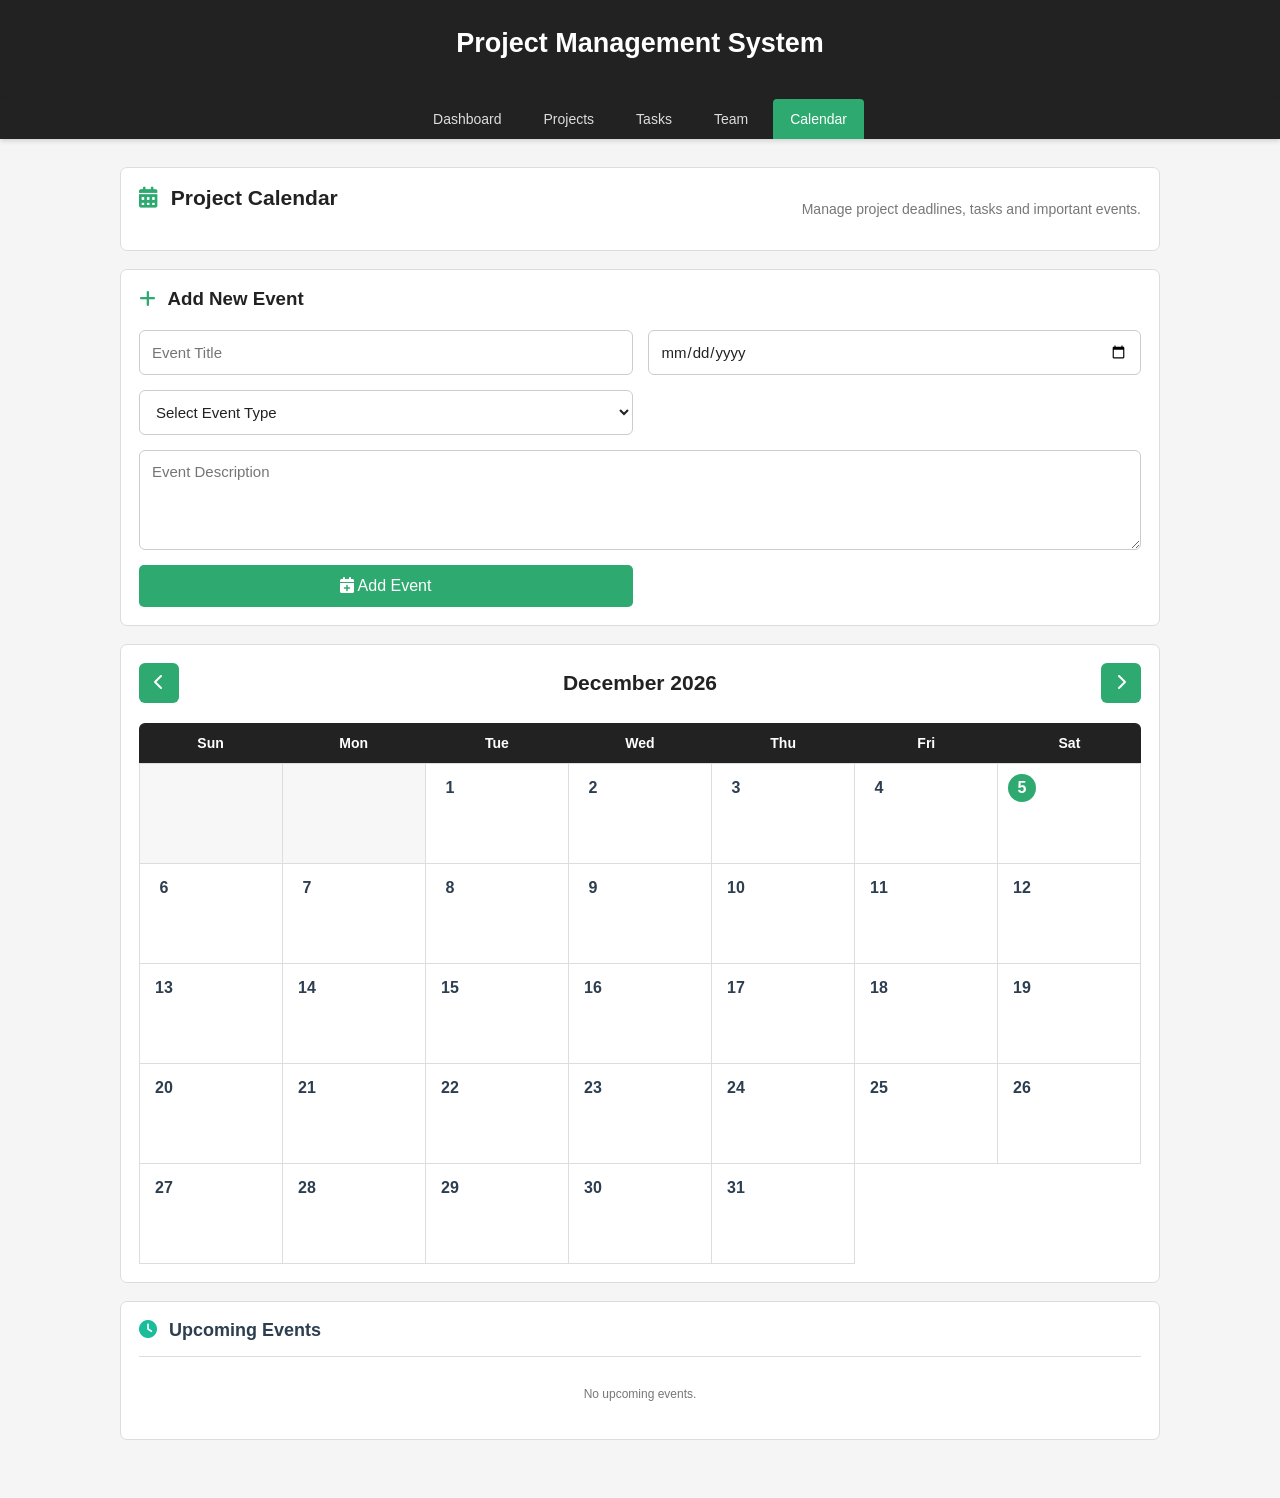
==== HTML/calendar.html @ 9244bf22 "Modified files" ====
<!DOCTYPE html>
<html lang="en">

<head>
    <meta charset="UTF-8">
    <meta name="viewport" content="width=device-width, initial-scale=1.0">

    <title>Calendar - Project Management System</title>

    <link rel="stylesheet" href="../CSS/calendar.css">
    <link rel="stylesheet" href="../CSS/Index.css">

    <link rel="stylesheet"
          href="https://cdnjs.cloudflare.com/ajax/libs/font-awesome/6.5.2/css/all.min.css">
</head>

<body>

    <!--HEADER-->

    <header>
        <h1>Project Management System</h1>
    </header>


    <!-- NAVIGATION-->

    <nav>
        <ul>

            <li>
                <a href="index.html">
                    Dashboard
                </a>
            </li>

            <li>
                <a href="projects.html">
                    Projects
                </a>
            </li>

            <li>
                <a href="tasks.html">
                    Tasks
                </a>
            </li>

            <li>
                <a href="team.html">
                    Team
                </a>
            </li>

            <li>
                <a href="calendar.html" class="active">
                    Calendar
                </a>
            </li>

        </ul>
    </nav>


    <!-- MAIN CONTAINER-->

    <div class="container">


        <!-- Page Heading -->

        <div class="page-heading">

            <h2>
                <i class="fa-solid fa-calendar-days"></i>
                Project Calendar
            </h2>

            <p>
                Manage project deadlines, tasks and important events.
            </p>

        </div>


        <!-- ADD EVENT FORM-->

        <div class="form-box">

            <h3>
                <i class="fa-solid fa-plus"></i>
                Add New Event
            </h3>


            <form id="eventForm">


                <!-- Event Title -->

                <input
                    type="text"
                    id="eventTitle"
                    placeholder="Event Title"
                    required
                >


                <!-- Event Date -->

                <input
                    type="date"
                    id="eventDate"
                    required
                >


                <!-- Event Type -->

                <select id="eventType" required>

                    <option value="">
                        Select Event Type
                    </option>

                    <option value="Project Deadline">
                        Project Deadline
                    </option>

                    <option value="Task Deadline">
                        Task Deadline
                    </option>

                    <option value="Meeting">
                        Meeting
                    </option>

                    <option value="Milestone">
                        Milestone
                    </option>

                    <option value="Other">
                        Other
                    </option>

                </select>


                <!-- Description -->

                <textarea
                    id="eventDescription"
                    placeholder="Event Description"
                ></textarea>


                <!-- Submit -->

                <button type="submit">

                    <i class="fa-solid fa-calendar-plus"></i>

                    Add Event

                </button>

            </form>

        </div>


        <!--CALENDAR-->

        <div class="calendar-box">

            <div class="calendar-header">

                <button id="prevMonth" class="calendar-btn">
                    <i class="fa-solid fa-chevron-left"></i>
                </button>


                <h3 id="monthYear">
                    August 2026
                </h3>


                <button id="nextMonth" class="calendar-btn">
                    <i class="fa-solid fa-chevron-right"></i>
                </button>

            </div>


            <!-- Days -->

            <div class="calendar-weekdays">

                <div>Sun</div>
                <div>Mon</div>
                <div>Tue</div>
                <div>Wed</div>
                <div>Thu</div>
                <div>Fri</div>
                <div>Sat</div>

            </div>


            <!-- Calendar Dates -->

            <div
                class="calendar-days"
                id="calendarDays">
            </div>

        </div>


        <!-- UPCOMING EVENTS-->

        <div class="events-box">

            <div class="box-header">

                <h3>
                    <i class="fa-solid fa-clock"></i>
                    Upcoming Events
                </h3>

            </div>


            <div id="eventsList">

                <p class="empty-message">
                    No upcoming events.
                </p>

            </div>

        </div>


    </div>



    <script src="../JAVASCRIPT/calendar.js"></script>

</body>

</html>
---- CSS/calendar.css ----
* {
    margin: 0;
    padding: 0;
    box-sizing: border-box;
    font-family: Arial, Helvetica, sans-serif;
}

body {
    background: #f4f6f9;
    color: #333;
}

/*HEADER*/

header {
    background: #2c3e50;
    color: white;
    padding: 18px;
    text-align: center;
}

header h1 {
    font-size: 24px;
}


/*NAVIGATION*/

nav {
    background: #34495e;
}

nav ul {
    list-style: none;
    display: flex;
    justify-content: center;
    flex-wrap: wrap;
}

nav ul li {
    margin: 0;
}

nav ul li a {
    display: block;
    color: white;
    padding: 15px 20px;
    text-decoration: none;
    transition: 0.3s;
}

nav ul li a i {
    margin-right: 7px;
}

nav ul li a:hover,
nav ul li a.active {
    background: #1abc9c;
}


/*MAIN CONTAINER*/

.container {
    width: 90%;
    max-width: 1200px;
    margin: 30px auto;
}


/*PAGE HEADING*/

.page-heading {
    background: white;
    padding: 22px;
    border-radius: 10px;
    box-shadow: 0 3px 10px rgba(0, 0, 0, 0.1);
    margin-bottom: 25px;
}

.page-heading h2 {
    color: #2c3e50;
    margin-bottom: 7px;
}

.page-heading h2 i {
    color: #1abc9c;
    margin-right: 8px;
}

.page-heading p {
    color: #777;
    font-size: 14px;
}


/* FORM BOX*/

.form-box {
    background: white;
    padding: 25px;
    border-radius: 10px;
    box-shadow: 0 3px 10px rgba(0, 0, 0, 0.1);
    margin-bottom: 30px;
}

.form-box h3 {
    color: #2c3e50;
    margin-bottom: 20px;
}

.form-box h3 i {
    color: #1abc9c;
    margin-right: 7px;
}


/* FORM*/

#eventForm {
    display: grid;
    grid-template-columns: repeat(2, 1fr);
    gap: 15px;
}

#eventForm input,
#eventForm select,
#eventForm textarea {
    width: 100%;
    padding: 12px;

    border: 1px solid #ccc;
    border-radius: 6px;

    font-size: 15px;

    background: white;
}

#eventForm textarea {
    min-height: 100px;
    resize: vertical;
    grid-column: 1 / -1;
}

#eventForm input:focus,
#eventForm select:focus,
#eventForm textarea:focus {
    outline: none;
    border-color: #1abc9c;
}


/*  ADD EVENT BUTTON */

#eventForm button {
    padding: 12px;

    background: #1abc9c;
    color: white;

    border: none;
    border-radius: 6px;

    cursor: pointer;

    font-size: 16px;

    transition: 0.3s;
}

#eventForm button:hover {
    background: #16a085;
}


/*  CALENDAR BOX*/

.calendar-box {
    background: white;

    padding: 25px;

    border-radius: 10px;

    box-shadow: 0 3px 10px rgba(0, 0, 0, 0.1);

    margin-bottom: 30px;
}


/* CALENDAR HEADER*/

.calendar-header {
    display: flex;

    justify-content: space-between;

    align-items: center;

    margin-bottom: 20px;
}

.calendar-header h3 {
    color: #2c3e50;

    font-size: 21px;
}


/* Calendar Navigation Buttons */

.calendar-btn {
    width: 40px;
    height: 40px;

    border: none;

    border-radius: 6px;

    background: #1abc9c;

    color: white;

    cursor: pointer;

    font-size: 16px;

    transition: 0.3s;
}

.calendar-btn:hover {
    background: #16a085;
}


/*WEEKDAYS*/

.calendar-weekdays {
    display: grid;

    grid-template-columns:
        repeat(7, 1fr);

    background: #2c3e50;

    color: white;

    border-radius: 6px 6px 0 0;
}

.calendar-weekdays div {
    padding: 12px;

    text-align: center;

    font-weight: bold;

    font-size: 14px;
}


/*CALENDAR DAYS*/

.calendar-days {
    display: grid;

    grid-template-columns:
        repeat(7, 1fr);

    border-left: 1px solid #ddd;

    border-top: 1px solid #ddd;
}

.calendar-day {
    min-height: 100px;

    padding: 10px;

    border-right: 1px solid #ddd;

    border-bottom: 1px solid #ddd;

    background: white;

    position: relative;

    transition: 0.2s;
}

.calendar-day:hover {
    background: #f8fffd;
}


/* Empty Calendar Cell */

.calendar-day.empty {
    background: #f7f7f7;
}


/* Date Number */

.date-number {
    display: inline-flex;

    align-items: center;

    justify-content: center;

    width: 28px;
    height: 28px;

    color: #2c3e50;

    font-weight: bold;

    border-radius: 50%;

    margin-bottom: 5px;
}


/* Today */

.calendar-day.today .date-number {
    background: #1abc9c;

    color: white;
}


/*EVENTS INSIDE CALENDAR*/

.calendar-event {
    display: block;

    padding: 5px 7px;

    margin-top: 4px;

    border-radius: 4px;

    background: #e8f8f5;

    color: #16a085;

    font-size: 11px;

    white-space: nowrap;

    overflow: hidden;

    text-overflow: ellipsis;

    cursor: pointer;
}

.calendar-event:hover {
    background: #d1f2eb;
}


/* Event Types */

.calendar-event.project {
    background: #eaf2f8;
    color: #2980b9;
}

.calendar-event.task {
    background: #fef5e7;
    color: #d68910;
}

.calendar-event.meeting {
    background: #f5eef8;
    color: #8e44ad;
}

.calendar-event.milestone {
    background: #e8f8f5;
    color: #16a085;
}


/*EVENTS BOX*/

.events-box {
    background: white;

    padding: 22px;

    border-radius: 10px;

    box-shadow: 0 3px 10px rgba(0, 0, 0, 0.1);

    margin-bottom: 30px;
}


/* BOX HEADER*/

.box-header {
    display: flex;

    align-items: center;

    justify-content: space-between;

    border-bottom: 1px solid #ddd;

    padding-bottom: 15px;

    margin-bottom: 10px;
}

.box-header h3 {
    color: #2c3e50;

    font-size: 18px;
}

.box-header h3 i {
    color: #1abc9c;

    margin-right: 7px;
}


/* EVENT LIST*/

.event-item {
    display: flex;

    justify-content: space-between;

    align-items: center;

    padding: 14px 5px;

    border-bottom: 1px solid #eee;
}

.event-item:last-child {
    border-bottom: none;
}


.event-info h4 {
    color: #2c3e50;

    margin-bottom: 5px;
}

.event-info p {
    color: #777;

    font-size: 13px;
}


.event-date {
    text-align: right;

    color: #16a085;

    font-weight: bold;

    font-size: 14px;
}


/*DELETE EVENT BUTTON*/

.delete-event {
    background: #e74c3c;

    color: white;

    border: none;

    padding: 7px 10px;

    border-radius: 5px;

    cursor: pointer;

    margin-left: 10px;
}

.delete-event:hover {
    background: #c0392b;
}


/* EMPTY MESSAGE*/

.empty-message {
    text-align: center;

    color: #888;

    padding: 25px 0;
}


/* FOOTER*/

footer {
    margin-top: 40px;

    background: #2c3e50;

    color: white;

    text-align: center;

    padding: 15px;
}


/* RESPONSIVE DESIGN */

@media (max-width: 900px) {

    #eventForm {
        grid-template-columns: 1fr;
    }

    #eventForm textarea {
        grid-column: auto;
    }

    .calendar-day {
        min-height: 80px;
    }
}


@media (max-width: 768px) {

    nav ul {
        flex-direction: column;
    }

    nav ul li a {
        text-align: center;
    }

    .container {
        width: 95%;
    }

    .calendar-box {
        overflow-x: auto;
    }

    .calendar-weekdays,
    .calendar-days {
        min-width: 650px;
    }

    .event-item {
        flex-direction: column;

        align-items: flex-start;

        gap: 10px;
    }

    .event-date {
        text-align: left;
    }
}


@media (max-width: 500px) {

    .page-heading h2 {
        font-size: 20px;
    }

    .form-box,
    .calendar-box,
    .events-box {
        padding: 15px;
    }

    .calendar-header h3 {
        font-size: 18px;
    }
}
---- CSS/Index.css ----
/* ==========================================
   PROJECT MANAGEMENT SYSTEM
   DASHBOARD / INDEX PAGE
   Screenshot-style layout
========================================== */


/* ==========================================
   RESET
========================================== */

* {
    margin: 0;
    padding: 0;
    box-sizing: border-box;

    font-family: Arial, Helvetica, sans-serif;
}


/* ==========================================
   BODY
========================================== */

body {
    min-height: 100vh;

    background: #f5f5f5;

    color: #222;

    display: flex;
    flex-direction: column;
}


/* Header */

header {
  background: #2c3e50;
  color: #fff;
  text-align: center;
  padding: 18px;
}

/* Navigation */

nav {
  background: #34495e;
}

nav ul {
  list-style: none;
  display: flex;
  justify-content: center;
  flex-wrap: wrap;
}

nav ul li a {
  display: block;
  color: #fff;
  text-decoration: none;
  padding: 15px 20px;
  transition: 0.3s;
}

nav ul li a:hover,
nav ul li a.active {
  background: #1abc9c;
}



/* ==========================================
   MAIN CONTENT
========================================== */

.main-content {
    flex: 1;

    width: 100%;

    background: #f5f5f5;
}


.dashboard-content {
    width: 100%;

    max-width: 1100px;

    margin: 0 auto;

    padding: 28px 30px 40px;
}


/* ==========================================
   DASHBOARD HEADING
========================================== */

.dashboard-heading {
    display: flex;

    justify-content: space-between;

    align-items: center;

    margin-bottom: 22px;
}


.dashboard-heading h2 {
    color: #222222;

    font-size: 21px;

    margin-bottom: 5px;
}


.dashboard-heading p {
    color: #666666;

    font-size: 13px;
}


/* ==========================================
   USER INFO
========================================== */

.user-info {
    display: flex;

    align-items: center;

    gap: 8px;

    color: #333333;

    font-weight: bold;

    font-size: 13px;
}


.user-info i {
    color: #2eaa70;

    font-size: 29px;
}


/* ==========================================
   STATISTICS
========================================== */

.stats-container {
    display: grid;

    grid-template-columns:
        repeat(4, 1fr);

    gap: 15px;

    margin-bottom: 18px;
}


.stat-card {
    background: #ffffff;

    border: 1px solid #dddddd;

    border-radius: 7px;

    padding: 17px;

    display: flex;

    align-items: center;

    min-height: 90px;

    transition: 0.25s;
}


.stat-card:hover {
    transform: translateY(-2px);

    background: #ffffff;
}


.stat-icon {
    width: 45px;

    height: 45px;

    border-radius: 6px;

    background: #2eaa70;

    color: white;

    display: flex;

    align-items: center;

    justify-content: center;

    margin-right: 12px;

    font-size: 18px;
}


.stat-details h3 {
    color: #222222;

    font-size: 23px;

    margin-bottom: 2px;
}


.stat-details p {
    color: #666666;

    font-size: 12px;
}


/* ==========================================
   DASHBOARD GRID
========================================== */

.dashboard-grid {
    display: grid;

    grid-template-columns:
        2fr 1fr;

    gap: 18px;

    margin-bottom: 18px;
}


/* ==========================================
   DASHBOARD CARDS
========================================== */

.dashboard-card {
    background: #ffffff;

    border: 1px solid #dddddd;

    border-radius: 7px;

    padding: 18px;
}


/* ==========================================
   CARD HEADER
========================================== */

.card-header {
    display: flex;

    align-items: center;

    justify-content: space-between;

    border-bottom: 1px solid #dddddd;

    padding-bottom: 12px;

    margin-bottom: 10px;
}


.card-header h2 {
    color: #222222;

    font-size: 16px;
}


.card-header h2 i {
    color: #2eaa70;

    margin-right: 6px;
}


.card-header a {
    color: #2eaa70;

    text-decoration: none;

    font-size: 12px;

    font-weight: bold;
}


.card-header a:hover {
    color: #238557;
}


/* ==========================================
   RECENT PROJECTS
========================================== */

.project-item {
    display: flex;

    align-items: center;

    justify-content: space-between;

    padding: 11px 0;

    border-bottom: 1px solid #eeeeee;
}


.project-item:last-child {
    border-bottom: none;
}


.project-name {
    color: #333333;

    font-weight: bold;

    font-size: 13px;
}


.project-status {
    padding: 5px 9px;

    border-radius: 12px;

    background: #dff3e8;

    color: #237a4c;

    font-size: 10px;
}


.empty-message {
    text-align: center;

    color: #777777;

    font-size: 12px;

    padding: 20px 0;
}


/* ==========================================
   TASK OVERVIEW
========================================== */

.task-overview {
    display: flex;

    flex-direction: column;
}


.task-item {
    display: flex;

    align-items: center;

    justify-content: space-between;

    padding: 10px 12px;

    margin-bottom: 8px;

    border-radius: 5px;

    background: #f1f1f1;
}


.task-item span {
    color: #555555;

    font-size: 12px;
}


.task-item strong {
    color: #222222;

    background: #ffffff;

    padding: 4px 9px;

    border-radius: 4px;

    font-size: 12px;
}


/* ==========================================
   QUICK ACTIONS
========================================== */

.quick-actions {
    background: #ffffff;

    border: 1px solid #dddddd;

    border-radius: 7px;

    padding: 18px;
}


.quick-actions h2 {
    color: #222222;

    font-size: 17px;

    margin-bottom: 14px;
}


.action-buttons {
    display: grid;

    grid-template-columns:
        repeat(4, 1fr);

    gap: 12px;
}


.action-btn {
    display: block;

    background: #2eaa70;

    color: white;

    text-decoration: none;

    text-align: center;

    padding: 11px 8px;

    border-radius: 5px;

    font-size: 12px;

    font-weight: bold;

    transition: 0.25s;
}


.action-btn i {
    margin-right: 5px;
}


.action-btn:hover {
    background: #238557;

    transform: translateY(-1px);
}


/* ==========================================
   FOOTER
========================================== */

.footer {
    width: 100%;

    background: #222222;

    color: white;

    text-align: center;

    padding: 16px 20px;

    font-size: 12px;

    margin-top: auto;
}


/* ==========================================
   TABLET
========================================== */

@media (max-width: 950px) {

    .stats-container {
        grid-template-columns:
            repeat(2, 1fr);
    }


    .action-buttons {
        grid-template-columns:
            repeat(2, 1fr);
    }

}


/* ==========================================
   MOBILE
========================================== */

@media (max-width: 700px) {

    .top-header {
        padding-top: 22px;
    }


    .top-header h1 {
        font-size: 22px;

        margin-bottom: 15px;
    }


    .navigation {
        gap: 2px;

        flex-wrap: wrap;

        padding: 0 8px;
    }


    .navigation a {
        font-size: 12px;

        padding: 10px 11px;
    }


    .dashboard-content {
        padding: 22px 15px 30px;
    }


    .dashboard-heading {
        align-items: flex-start;

        gap: 15px;
    }


    .dashboard-heading h2 {
        font-size: 19px;
    }


    .user-info span {
        display: none;
    }


    .stats-container {
        grid-template-columns: 1fr;
    }


    .dashboard-grid {
        grid-template-columns: 1fr;
    }


    .action-buttons {
        grid-template-columns:
            repeat(2, 1fr);
    }

}


/* ==========================================
   SMALL MOBILE
========================================== */

@media (max-width: 450px) {

    .top-header h1 {
        font-size: 19px;
    }


    .navigation a {
        font-size: 11px;

        padding: 9px 7px;
    }


    .dashboard-heading {
        flex-direction: column;
    }


    .stats-container {
        gap: 10px;
    }


    .stat-card {
        padding: 14px;
    }


    .action-buttons {
        grid-template-columns: 1fr;
    }


    .footer {
        font-size: 11px;
    }

}

/* Shared page theme */

header:not(.top-header) {
    width: 100%;
    background: #222222;
    color: white;
    text-align: center;
    padding: 28px 20px 20px;
    box-shadow: 0 2px 5px rgba(0, 0, 0, 0.15);
}

header:not(.top-header) h1 {
    color: white;
    font-size: 27px;
    font-weight: bold;
    margin: 0 0 20px;
}

nav {
    width: 100%;
    background: #222222;
    box-shadow: 0 2px 5px rgba(0, 0, 0, 0.15);
}

nav ul {
    list-style: none;
    display: flex;
    justify-content: center;
    align-items: center;
    gap: 8px;
    flex-wrap: wrap;
}

nav a,
nav ul li a {
    display: block;
    color: #dddddd;
    text-decoration: none;
    font-size: 14px;
    padding: 12px 17px;
    border-radius: 4px 4px 0 0;
    transition: all 0.25s ease;
}

nav a:hover,
nav ul li a:hover,
nav a.active,
nav ul li a.active {
    background: #2eaa70;
    color: white;
}

.container {
    width: 100%;
    max-width: 1100px;
    margin: 0 auto;
    padding: 28px 30px 40px;
}

.container h2,
.page-heading h2,
.form-box h3,
.table-box h3,
.calendar-header h3,
.modal-content h3,
.modal-header h2 {
    color: #222222;
}

.container h2 {
    text-align: left;
    font-size: 21px;
    margin-bottom: 22px;
}

.container h2 i {
    color: #2eaa70;
}

.container h2 i,
.page-heading h2 i,
.form-box h3 i,
.modal-header h2 i {
    color: #2eaa70;
}

.page-heading,
.form-box,
.table-box,
.calendar-box,
.events-box,
.login-box,
.signup-box,
.modal-content {
    background: #ffffff;
    border: 1px solid #dddddd;
    border-radius: 7px;
    box-shadow: none;
}

.page-heading,
.form-box,
.table-box,
.calendar-box,
.events-box {
    padding: 18px;
    margin-bottom: 18px;
}

.page-heading {
    display: flex;
    justify-content: space-between;
    align-items: center;
}

button,
.add-project-btn,
.submit-project-btn,
#eventForm button,
.search-box button {
    background: #2eaa70;
    color: white;
    border: none;
    border-radius: 5px;
    cursor: pointer;
    transition: 0.25s;
}

button:hover,
.add-project-btn:hover,
.submit-project-btn:hover,
#eventForm button:hover,
.search-box button:hover {
    background: #238557;
}

input,
textarea,
select {
    border: 1px solid #cccccc;
    border-radius: 5px;
    background: #ffffff;
    color: #222222;
}

input:focus,
textarea:focus,
select:focus {
    outline: none;
    border-color: #2eaa70;
}

table th,
.table-box thead,
.calendar-weekdays {
    background: #222222;
    color: white;
}

table td,
.table-box td {
    border-bottom-color: #dddddd;
}

table tr:hover,
.table-box tbody tr:hover {
    background: #f5f5f5;
}

.status.completed,
.status-completed,
.priority-low {
    background: #2eaa70;
}

.calendar-btn,
.calendar-day.today .date-number {
    background: #2eaa70;
}

footer,
.footer {
    width: 100%;
    margin-top: auto;
    background: #222222;
    color: white;
    text-align: center;
    padding: 16px 20px;
    font-size: 12px;
}

.login-container,
.signup-container {
    flex: 1;
    min-height: calc(100vh - 90px);
}

.login-box,
.signup-box {
    padding: 28px;
}

.login-box h2,
.signup-box h2 {
    color: #222222;
}

.login-box button,
.signup-box button {
    width: 100%;
    padding: 12px;
    font-size: 16px;
}

.login-box a,
.signup-box a {
    color: #2eaa70;
}

@media (max-width: 700px) {
    header:not(.top-header) {
        padding-top: 22px;
    }

    header:not(.top-header) h1 {
        font-size: 22px;
        margin-bottom: 15px;
    }

    nav ul {
        gap: 2px;
        padding: 0 8px;
    }

    nav a,
    nav ul li a {
        font-size: 12px;
        padding: 10px 11px;
    }

    .container {
        padding: 22px 15px 30px;
    }

    .page-heading {
        align-items: flex-start;
        gap: 15px;
    }
}
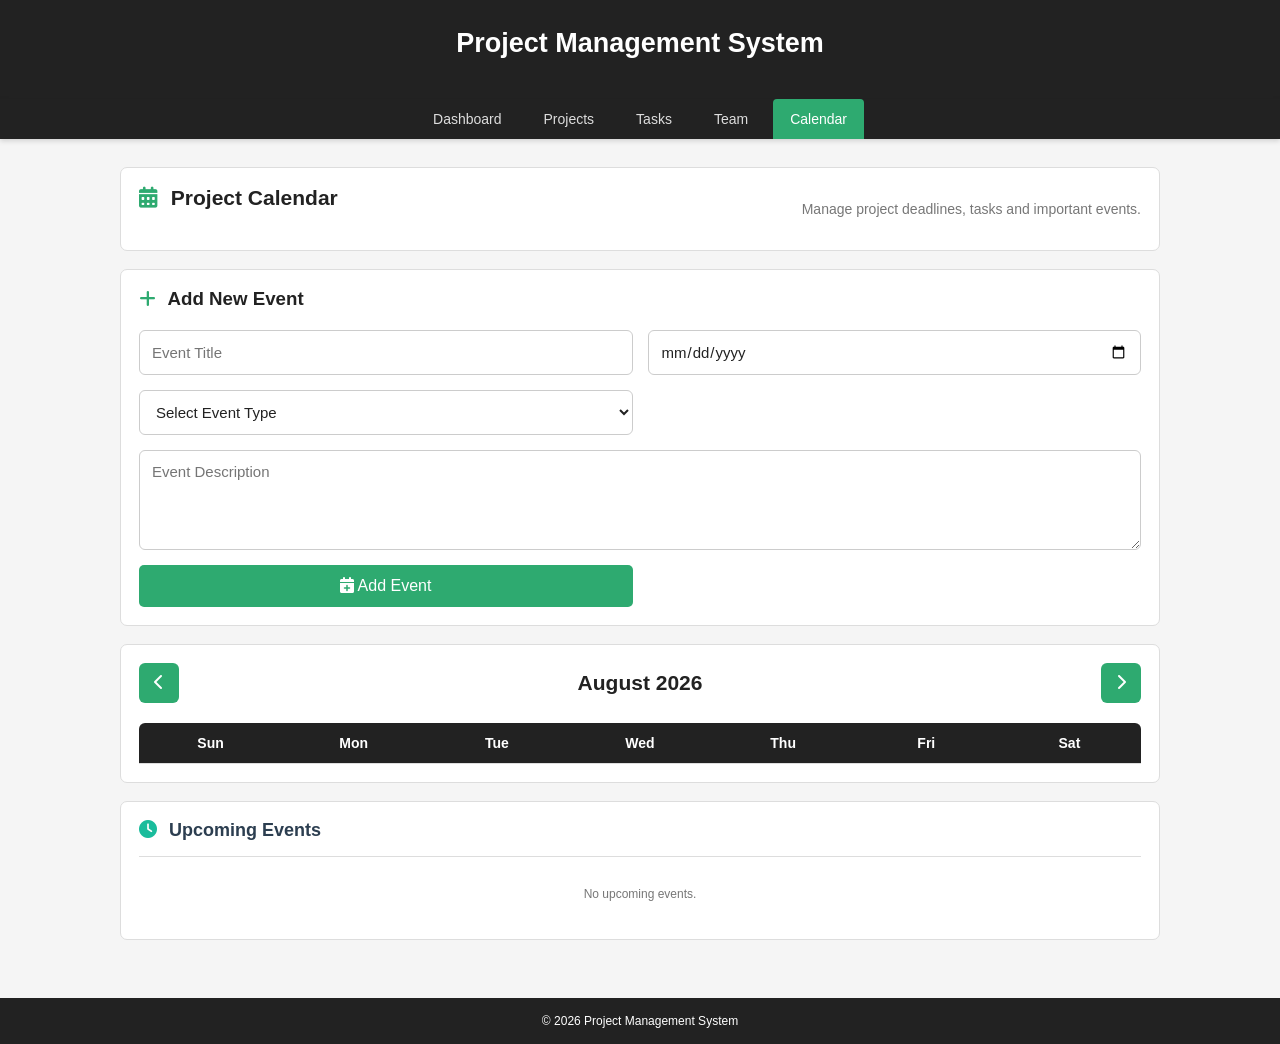
==== commit 9cdcf301: "Merge pull request #31 from Prachibhardwaj1507/prachibhardwaj Prachibhardwaj" ====
--- a/HTML/calendar.html
+++ b/HTML/calendar.html
@@ -245,8 +245,18 @@
     </div>
 
 
-
-    <script src="../JAVASCRIPT/calendar.js"></script>
+    <!--FOOTER-->
+
+    <footer>
+
+        <p>
+            © 2026 Project Management System
+        </p>
+
+    </footer>
+
+
+    <script src="js/calendar.js"></script>
 
 </body>
 
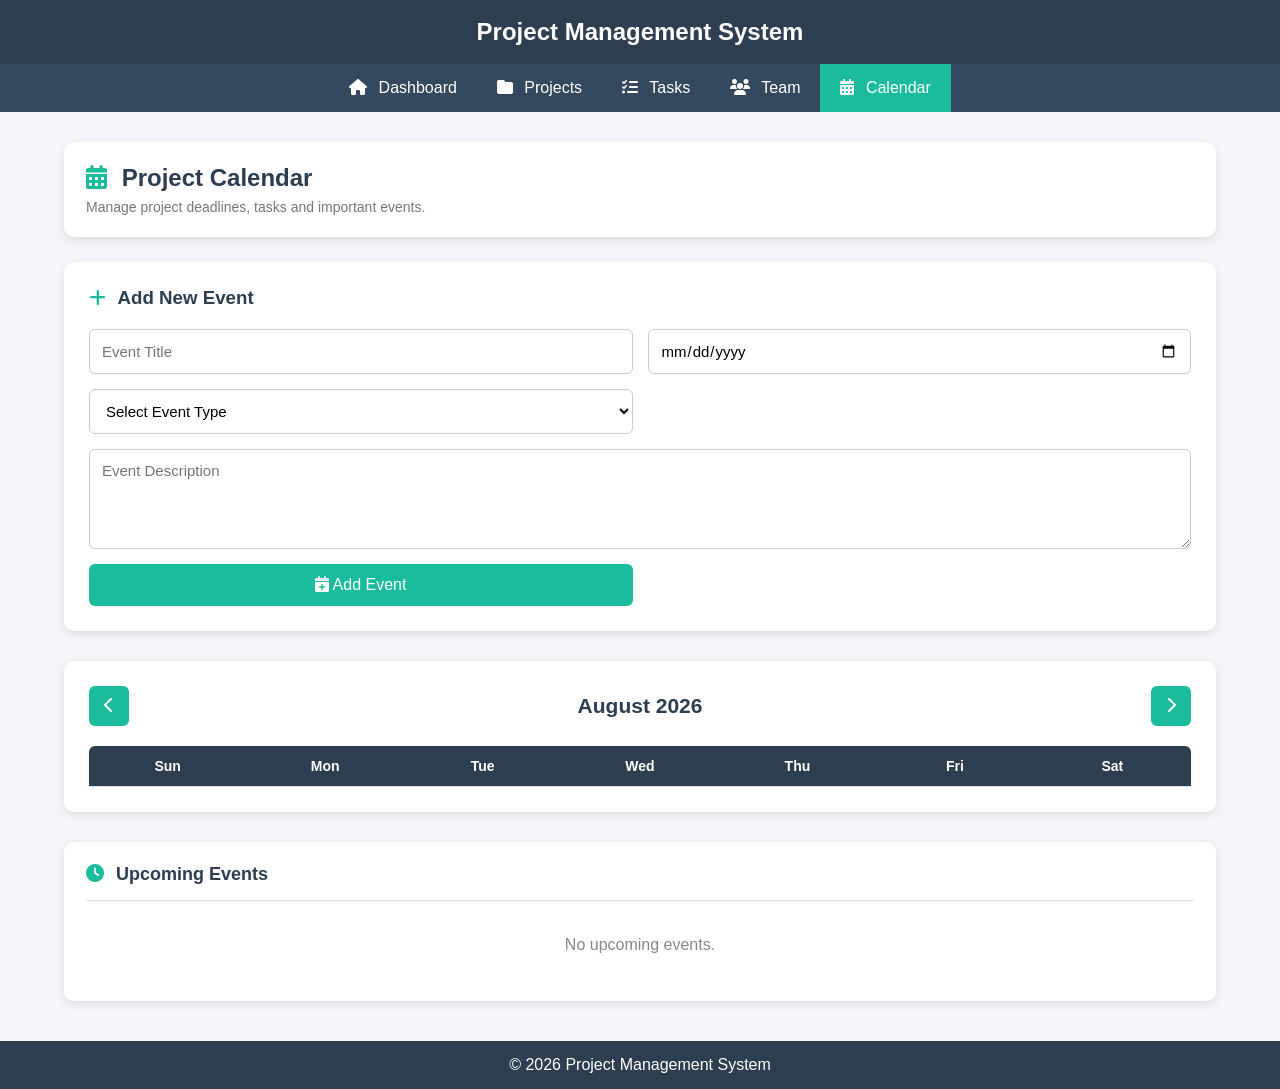
==== commit 1bc51dd6: "Merge pull request #34 from nishtha7022/Nishtha Nishtha" ====
--- a/HTML/calendar.html
+++ b/HTML/calendar.html
@@ -7,8 +7,7 @@
 
     <title>Calendar - Project Management System</title>
 
-    <link rel="stylesheet" href="../CSS/calendar.css">
-    <link rel="stylesheet" href="../CSS/Index.css">
+    <link rel="stylesheet" href="../CSS/calender.css">
 
     <link rel="stylesheet"
           href="https://cdnjs.cloudflare.com/ajax/libs/font-awesome/6.5.2/css/all.min.css">
@@ -16,44 +15,53 @@
 
 <body>
 
-    <!--HEADER-->
+    <!-- ==========================
+         HEADER
+    =========================== -->
 
     <header>
         <h1>Project Management System</h1>
     </header>
 
 
-    <!-- NAVIGATION-->
+    <!-- ==========================
+         NAVIGATION
+    =========================== -->
 
     <nav>
         <ul>
 
             <li>
                 <a href="index.html">
+                    <i class="fa-solid fa-house"></i>
                     Dashboard
                 </a>
             </li>
 
             <li>
                 <a href="projects.html">
+                    <i class="fa-solid fa-folder"></i>
                     Projects
                 </a>
             </li>
 
             <li>
                 <a href="tasks.html">
+                    <i class="fa-solid fa-list-check"></i>
                     Tasks
                 </a>
             </li>
 
             <li>
                 <a href="team.html">
+                    <i class="fa-solid fa-users"></i>
                     Team
                 </a>
             </li>
 
             <li>
                 <a href="calendar.html" class="active">
+                    <i class="fa-solid fa-calendar-days"></i>
                     Calendar
                 </a>
             </li>
@@ -62,7 +70,9 @@
     </nav>
 
 
-    <!-- MAIN CONTAINER-->
+    <!-- ==========================
+         MAIN CONTAINER
+    =========================== -->
 
     <div class="container">
 
@@ -83,7 +93,9 @@
         </div>
 
 
-        <!-- ADD EVENT FORM-->
+        <!-- ==========================
+             ADD EVENT FORM
+        =========================== -->
 
         <div class="form-box">
 
@@ -169,7 +181,9 @@
         </div>
 
 
-        <!--CALENDAR-->
+        <!-- ==========================
+             CALENDAR
+        =========================== -->
 
         <div class="calendar-box">
 
@@ -217,7 +231,9 @@
         </div>
 
 
-        <!-- UPCOMING EVENTS-->
+        <!-- ==========================
+             UPCOMING EVENTS
+        =========================== -->
 
         <div class="events-box">
 
@@ -245,7 +261,9 @@
     </div>
 
 
-    <!--FOOTER-->
+    <!-- ==========================
+         FOOTER
+    =========================== -->
 
     <footer>
 
--- a/CSS/calender.css
+++ b/CSS/calender.css
@@ -0,0 +1,639 @@
+/* ==========================
+   Calendar Management CSS
+   File: css/calendar.css
+========================== */
+
+* {
+    margin: 0;
+    padding: 0;
+    box-sizing: border-box;
+    font-family: Arial, Helvetica, sans-serif;
+}
+
+body {
+    background: #f4f6f9;
+    color: #333;
+}
+
+
+/* ==========================
+   HEADER
+========================== */
+
+header {
+    background: #2c3e50;
+    color: white;
+    padding: 18px;
+    text-align: center;
+}
+
+header h1 {
+    font-size: 24px;
+}
+
+
+/* ==========================
+   NAVIGATION
+========================== */
+
+nav {
+    background: #34495e;
+}
+
+nav ul {
+    list-style: none;
+    display: flex;
+    justify-content: center;
+    flex-wrap: wrap;
+}
+
+nav ul li {
+    margin: 0;
+}
+
+nav ul li a {
+    display: block;
+    color: white;
+    padding: 15px 20px;
+    text-decoration: none;
+    transition: 0.3s;
+}
+
+nav ul li a i {
+    margin-right: 7px;
+}
+
+nav ul li a:hover,
+nav ul li a.active {
+    background: #1abc9c;
+}
+
+
+/* ==========================
+   MAIN CONTAINER
+========================== */
+
+.container {
+    width: 90%;
+    max-width: 1200px;
+    margin: 30px auto;
+}
+
+
+/* ==========================
+   PAGE HEADING
+========================== */
+
+.page-heading {
+    background: white;
+    padding: 22px;
+    border-radius: 10px;
+    box-shadow: 0 3px 10px rgba(0, 0, 0, 0.1);
+    margin-bottom: 25px;
+}
+
+.page-heading h2 {
+    color: #2c3e50;
+    margin-bottom: 7px;
+}
+
+.page-heading h2 i {
+    color: #1abc9c;
+    margin-right: 8px;
+}
+
+.page-heading p {
+    color: #777;
+    font-size: 14px;
+}
+
+
+/* ==========================
+   FORM BOX
+========================== */
+
+.form-box {
+    background: white;
+    padding: 25px;
+    border-radius: 10px;
+    box-shadow: 0 3px 10px rgba(0, 0, 0, 0.1);
+    margin-bottom: 30px;
+}
+
+.form-box h3 {
+    color: #2c3e50;
+    margin-bottom: 20px;
+}
+
+.form-box h3 i {
+    color: #1abc9c;
+    margin-right: 7px;
+}
+
+
+/* ==========================
+   FORM
+========================== */
+
+#eventForm {
+    display: grid;
+    grid-template-columns: repeat(2, 1fr);
+    gap: 15px;
+}
+
+#eventForm input,
+#eventForm select,
+#eventForm textarea {
+    width: 100%;
+    padding: 12px;
+
+    border: 1px solid #ccc;
+    border-radius: 6px;
+
+    font-size: 15px;
+
+    background: white;
+}
+
+#eventForm textarea {
+    min-height: 100px;
+    resize: vertical;
+    grid-column: 1 / -1;
+}
+
+#eventForm input:focus,
+#eventForm select:focus,
+#eventForm textarea:focus {
+    outline: none;
+    border-color: #1abc9c;
+}
+
+
+/* ==========================
+   ADD EVENT BUTTON
+========================== */
+
+#eventForm button {
+    padding: 12px;
+
+    background: #1abc9c;
+    color: white;
+
+    border: none;
+    border-radius: 6px;
+
+    cursor: pointer;
+
+    font-size: 16px;
+
+    transition: 0.3s;
+}
+
+#eventForm button:hover {
+    background: #16a085;
+}
+
+
+/* ==========================
+   CALENDAR BOX
+========================== */
+
+.calendar-box {
+    background: white;
+
+    padding: 25px;
+
+    border-radius: 10px;
+
+    box-shadow: 0 3px 10px rgba(0, 0, 0, 0.1);
+
+    margin-bottom: 30px;
+}
+
+
+/* ==========================
+   CALENDAR HEADER
+========================== */
+
+.calendar-header {
+    display: flex;
+
+    justify-content: space-between;
+
+    align-items: center;
+
+    margin-bottom: 20px;
+}
+
+.calendar-header h3 {
+    color: #2c3e50;
+
+    font-size: 21px;
+}
+
+
+/* Calendar Navigation Buttons */
+
+.calendar-btn {
+    width: 40px;
+    height: 40px;
+
+    border: none;
+
+    border-radius: 6px;
+
+    background: #1abc9c;
+
+    color: white;
+
+    cursor: pointer;
+
+    font-size: 16px;
+
+    transition: 0.3s;
+}
+
+.calendar-btn:hover {
+    background: #16a085;
+}
+
+
+/* ==========================
+   WEEKDAYS
+========================== */
+
+.calendar-weekdays {
+    display: grid;
+
+    grid-template-columns:
+        repeat(7, 1fr);
+
+    background: #2c3e50;
+
+    color: white;
+
+    border-radius: 6px 6px 0 0;
+}
+
+.calendar-weekdays div {
+    padding: 12px;
+
+    text-align: center;
+
+    font-weight: bold;
+
+    font-size: 14px;
+}
+
+
+/* ==========================
+   CALENDAR DAYS
+========================== */
+
+.calendar-days {
+    display: grid;
+
+    grid-template-columns:
+        repeat(7, 1fr);
+
+    border-left: 1px solid #ddd;
+
+    border-top: 1px solid #ddd;
+}
+
+.calendar-day {
+    min-height: 100px;
+
+    padding: 10px;
+
+    border-right: 1px solid #ddd;
+
+    border-bottom: 1px solid #ddd;
+
+    background: white;
+
+    position: relative;
+
+    transition: 0.2s;
+}
+
+.calendar-day:hover {
+    background: #f8fffd;
+}
+
+
+/* Empty Calendar Cell */
+
+.calendar-day.empty {
+    background: #f7f7f7;
+}
+
+
+/* Date Number */
+
+.date-number {
+    display: inline-flex;
+
+    align-items: center;
+
+    justify-content: center;
+
+    width: 28px;
+    height: 28px;
+
+    color: #2c3e50;
+
+    font-weight: bold;
+
+    border-radius: 50%;
+
+    margin-bottom: 5px;
+}
+
+
+/* Today */
+
+.calendar-day.today .date-number {
+    background: #1abc9c;
+
+    color: white;
+}
+
+
+/* ==========================
+   EVENTS INSIDE CALENDAR
+========================== */
+
+.calendar-event {
+    display: block;
+
+    padding: 5px 7px;
+
+    margin-top: 4px;
+
+    border-radius: 4px;
+
+    background: #e8f8f5;
+
+    color: #16a085;
+
+    font-size: 11px;
+
+    white-space: nowrap;
+
+    overflow: hidden;
+
+    text-overflow: ellipsis;
+
+    cursor: pointer;
+}
+
+.calendar-event:hover {
+    background: #d1f2eb;
+}
+
+
+/* Event Types */
+
+.calendar-event.project {
+    background: #eaf2f8;
+    color: #2980b9;
+}
+
+.calendar-event.task {
+    background: #fef5e7;
+    color: #d68910;
+}
+
+.calendar-event.meeting {
+    background: #f5eef8;
+    color: #8e44ad;
+}
+
+.calendar-event.milestone {
+    background: #e8f8f5;
+    color: #16a085;
+}
+
+
+/* ==========================
+   EVENTS BOX
+========================== */
+
+.events-box {
+    background: white;
+
+    padding: 22px;
+
+    border-radius: 10px;
+
+    box-shadow: 0 3px 10px rgba(0, 0, 0, 0.1);
+
+    margin-bottom: 30px;
+}
+
+
+/* ==========================
+   BOX HEADER
+========================== */
+
+.box-header {
+    display: flex;
+
+    align-items: center;
+
+    justify-content: space-between;
+
+    border-bottom: 1px solid #ddd;
+
+    padding-bottom: 15px;
+
+    margin-bottom: 10px;
+}
+
+.box-header h3 {
+    color: #2c3e50;
+
+    font-size: 18px;
+}
+
+.box-header h3 i {
+    color: #1abc9c;
+
+    margin-right: 7px;
+}
+
+
+/* ==========================
+   EVENT LIST
+========================== */
+
+.event-item {
+    display: flex;
+
+    justify-content: space-between;
+
+    align-items: center;
+
+    padding: 14px 5px;
+
+    border-bottom: 1px solid #eee;
+}
+
+.event-item:last-child {
+    border-bottom: none;
+}
+
+
+.event-info h4 {
+    color: #2c3e50;
+
+    margin-bottom: 5px;
+}
+
+.event-info p {
+    color: #777;
+
+    font-size: 13px;
+}
+
+
+.event-date {
+    text-align: right;
+
+    color: #16a085;
+
+    font-weight: bold;
+
+    font-size: 14px;
+}
+
+
+/* ==========================
+   DELETE EVENT BUTTON
+========================== */
+
+.delete-event {
+    background: #e74c3c;
+
+    color: white;
+
+    border: none;
+
+    padding: 7px 10px;
+
+    border-radius: 5px;
+
+    cursor: pointer;
+
+    margin-left: 10px;
+}
+
+.delete-event:hover {
+    background: #c0392b;
+}
+
+
+/* ==========================
+   EMPTY MESSAGE
+========================== */
+
+.empty-message {
+    text-align: center;
+
+    color: #888;
+
+    padding: 25px 0;
+}
+
+
+/* ==========================
+   FOOTER
+========================== */
+
+footer {
+    margin-top: 40px;
+
+    background: #2c3e50;
+
+    color: white;
+
+    text-align: center;
+
+    padding: 15px;
+}
+
+
+/* ==========================
+   RESPONSIVE DESIGN
+========================== */
+
+@media (max-width: 900px) {
+
+    #eventForm {
+        grid-template-columns: 1fr;
+    }
+
+    #eventForm textarea {
+        grid-column: auto;
+    }
+
+    .calendar-day {
+        min-height: 80px;
+    }
+}
+
+
+@media (max-width: 768px) {
+
+    nav ul {
+        flex-direction: column;
+    }
+
+    nav ul li a {
+        text-align: center;
+    }
+
+    .container {
+        width: 95%;
+    }
+
+    .calendar-box {
+        overflow-x: auto;
+    }
+
+    .calendar-weekdays,
+    .calendar-days {
+        min-width: 650px;
+    }
+
+    .event-item {
+        flex-direction: column;
+
+        align-items: flex-start;
+
+        gap: 10px;
+    }
+
+    .event-date {
+        text-align: left;
+    }
+}
+
+
+@media (max-width: 500px) {
+
+    .page-heading h2 {
+        font-size: 20px;
+    }
+
+    .form-box,
+    .calendar-box,
+    .events-box {
+        padding: 15px;
+    }
+
+    .calendar-header h3 {
+        font-size: 18px;
+    }
+}
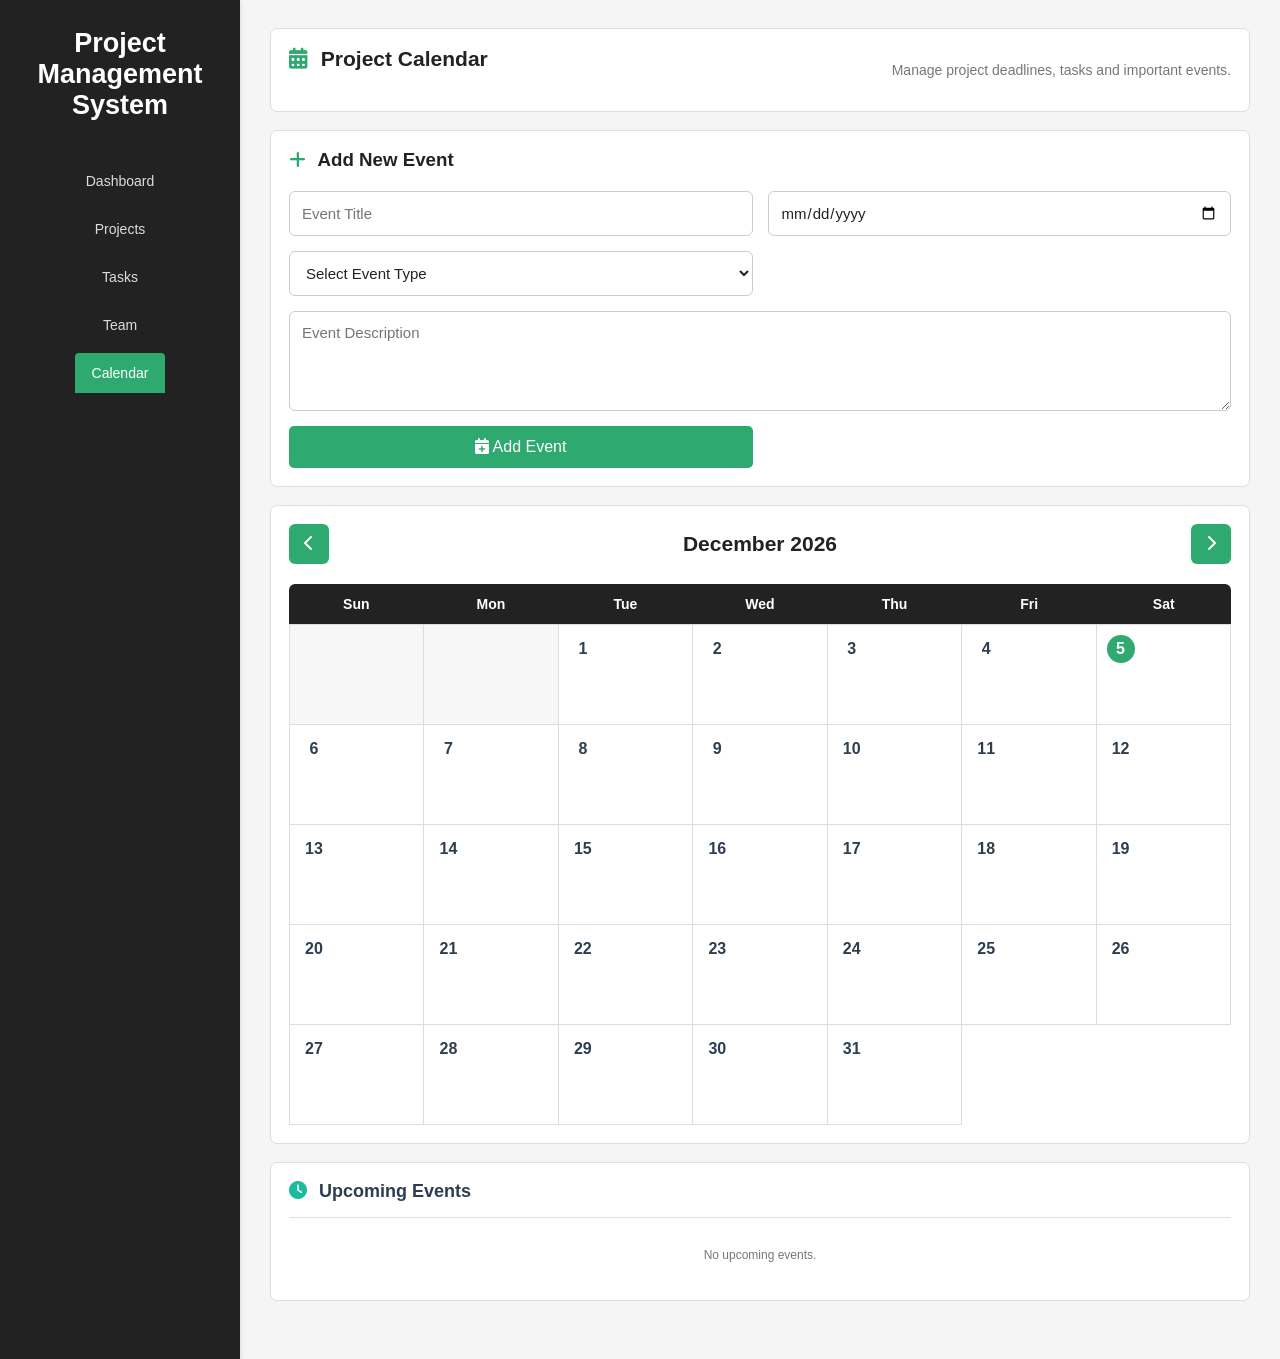
==== commit 576a0ec0: "Merge branch 'main' into Nishtha" ====
--- a/HTML/calendar.html
+++ b/HTML/calendar.html
@@ -7,7 +7,8 @@
 
     <title>Calendar - Project Management System</title>
 
-    <link rel="stylesheet" href="../CSS/calender.css">
+    <link rel="stylesheet" href="../CSS/calendar.css">
+    <link rel="stylesheet" href="../CSS/Index.css">
 
     <link rel="stylesheet"
           href="https://cdnjs.cloudflare.com/ajax/libs/font-awesome/6.5.2/css/all.min.css">
@@ -15,53 +16,44 @@
 
 <body>
 
-    <!-- ==========================
-         HEADER
-    =========================== -->
+    <!--HEADER-->
 
     <header>
         <h1>Project Management System</h1>
     </header>
 
 
-    <!-- ==========================
-         NAVIGATION
-    =========================== -->
+    <!-- NAVIGATION-->
 
     <nav>
         <ul>
 
             <li>
                 <a href="index.html">
-                    <i class="fa-solid fa-house"></i>
                     Dashboard
                 </a>
             </li>
 
             <li>
                 <a href="projects.html">
-                    <i class="fa-solid fa-folder"></i>
                     Projects
                 </a>
             </li>
 
             <li>
                 <a href="tasks.html">
-                    <i class="fa-solid fa-list-check"></i>
                     Tasks
                 </a>
             </li>
 
             <li>
                 <a href="team.html">
-                    <i class="fa-solid fa-users"></i>
                     Team
                 </a>
             </li>
 
             <li>
                 <a href="calendar.html" class="active">
-                    <i class="fa-solid fa-calendar-days"></i>
                     Calendar
                 </a>
             </li>
@@ -70,9 +62,7 @@
     </nav>
 
 
-    <!-- ==========================
-         MAIN CONTAINER
-    =========================== -->
+    <!-- MAIN CONTAINER-->
 
     <div class="container">
 
@@ -93,9 +83,7 @@
         </div>
 
 
-        <!-- ==========================
-             ADD EVENT FORM
-        =========================== -->
+        <!-- ADD EVENT FORM-->
 
         <div class="form-box">
 
@@ -181,9 +169,7 @@
         </div>
 
 
-        <!-- ==========================
-             CALENDAR
-        =========================== -->
+        <!--CALENDAR-->
 
         <div class="calendar-box">
 
@@ -231,9 +217,7 @@
         </div>
 
 
-        <!-- ==========================
-             UPCOMING EVENTS
-        =========================== -->
+        <!-- UPCOMING EVENTS-->
 
         <div class="events-box">
 
@@ -261,20 +245,8 @@
     </div>
 
 
-    <!-- ==========================
-         FOOTER
-    =========================== -->
-
-    <footer>
-
-        <p>
-            © 2026 Project Management System
-        </p>
-
-    </footer>
-
-
-    <script src="js/calendar.js"></script>
+
+    <script src="../JAVASCRIPT/calendar.js"></script>
 
 </body>
 
--- a/CSS/calendar.css
+++ b/CSS/calendar.css
@@ -0,0 +1,535 @@
+
+/*MAIN CONTAINER*/
+
+.container {
+    width: 90%;
+    max-width: 1200px;
+    margin: 30px auto;
+}
+
+
+/*PAGE HEADING*/
+
+.page-heading {
+    background: white;
+    padding: 22px;
+    border-radius: 10px;
+    box-shadow: 0 3px 10px rgba(0, 0, 0, 0.1);
+    margin-bottom: 25px;
+}
+
+.page-heading h2 {
+    color: #2c3e50;
+    margin-bottom: 7px;
+}
+
+.page-heading h2 i {
+    color: #1abc9c;
+    margin-right: 8px;
+}
+
+.page-heading p {
+    color: #777;
+    font-size: 14px;
+}
+
+
+/* FORM BOX*/
+
+.form-box {
+    background: white;
+    padding: 25px;
+    border-radius: 10px;
+    box-shadow: 0 3px 10px rgba(0, 0, 0, 0.1);
+    margin-bottom: 30px;
+}
+
+.form-box h3 {
+    color: #2c3e50;
+    margin-bottom: 20px;
+}
+
+.form-box h3 i {
+    color: #1abc9c;
+    margin-right: 7px;
+}
+
+
+/* FORM*/
+
+#eventForm {
+    display: grid;
+    grid-template-columns: repeat(2, 1fr);
+    gap: 15px;
+}
+
+#eventForm input,
+#eventForm select,
+#eventForm textarea {
+    width: 100%;
+    padding: 12px;
+
+    border: 1px solid #ccc;
+    border-radius: 6px;
+
+    font-size: 15px;
+
+    background: white;
+}
+
+#eventForm textarea {
+    min-height: 100px;
+    resize: vertical;
+    grid-column: 1 / -1;
+}
+
+#eventForm input:focus,
+#eventForm select:focus,
+#eventForm textarea:focus {
+    outline: none;
+    border-color: #1abc9c;
+}
+
+
+/*  ADD EVENT BUTTON */
+
+#eventForm button {
+    padding: 12px;
+
+    background: #1abc9c;
+    color: white;
+
+    border: none;
+    border-radius: 6px;
+
+    cursor: pointer;
+
+    font-size: 16px;
+
+    transition: 0.3s;
+}
+
+#eventForm button:hover {
+    background: #16a085;
+}
+
+
+/*  CALENDAR BOX*/
+
+.calendar-box {
+    background: white;
+
+    padding: 25px;
+
+    border-radius: 10px;
+
+    box-shadow: 0 3px 10px rgba(0, 0, 0, 0.1);
+
+    margin-bottom: 30px;
+}
+
+
+/* CALENDAR HEADER*/
+
+.calendar-header {
+    display: flex;
+
+    justify-content: space-between;
+
+    align-items: center;
+
+    margin-bottom: 20px;
+}
+
+.calendar-header h3 {
+    color: #2c3e50;
+
+    font-size: 21px;
+}
+
+
+/* Calendar Navigation Buttons */
+
+.calendar-btn {
+    width: 40px;
+    height: 40px;
+
+    border: none;
+
+    border-radius: 6px;
+
+    background: #1abc9c;
+
+    color: white;
+
+    cursor: pointer;
+
+    font-size: 16px;
+
+    transition: 0.3s;
+}
+
+.calendar-btn:hover {
+    background: #16a085;
+}
+
+
+/*WEEKDAYS*/
+
+.calendar-weekdays {
+    display: grid;
+
+    grid-template-columns:
+        repeat(7, 1fr);
+
+    background: #2c3e50;
+
+    color: white;
+
+    border-radius: 6px 6px 0 0;
+}
+
+.calendar-weekdays div {
+    padding: 12px;
+
+    text-align: center;
+
+    font-weight: bold;
+
+    font-size: 14px;
+}
+
+
+/*CALENDAR DAYS*/
+
+.calendar-days {
+    display: grid;
+
+    grid-template-columns:
+        repeat(7, 1fr);
+
+    border-left: 1px solid #ddd;
+
+    border-top: 1px solid #ddd;
+}
+
+.calendar-day {
+    min-height: 100px;
+
+    padding: 10px;
+
+    border-right: 1px solid #ddd;
+
+    border-bottom: 1px solid #ddd;
+
+    background: white;
+
+    position: relative;
+
+    transition: 0.2s;
+}
+
+.calendar-day:hover {
+    background: #f8fffd;
+}
+
+
+/* Empty Calendar Cell */
+
+.calendar-day.empty {
+    background: #f7f7f7;
+}
+
+
+/* Date Number */
+
+.date-number {
+    display: inline-flex;
+
+    align-items: center;
+
+    justify-content: center;
+
+    width: 28px;
+    height: 28px;
+
+    color: #2c3e50;
+
+    font-weight: bold;
+
+    border-radius: 50%;
+
+    margin-bottom: 5px;
+}
+
+
+/* Today */
+
+.calendar-day.today .date-number {
+    background: #1abc9c;
+
+    color: white;
+}
+
+
+/*EVENTS INSIDE CALENDAR*/
+
+.calendar-event {
+    display: block;
+
+    padding: 5px 7px;
+
+    margin-top: 4px;
+
+    border-radius: 4px;
+
+    background: #e8f8f5;
+
+    color: #16a085;
+
+    font-size: 11px;
+
+    white-space: nowrap;
+
+    overflow: hidden;
+
+    text-overflow: ellipsis;
+
+    cursor: pointer;
+}
+
+.calendar-event:hover {
+    background: #d1f2eb;
+}
+
+
+/* Event Types */
+
+.calendar-event.project {
+    background: #eaf2f8;
+    color: #2980b9;
+}
+
+.calendar-event.task {
+    background: #fef5e7;
+    color: #d68910;
+}
+
+.calendar-event.meeting {
+    background: #f5eef8;
+    color: #8e44ad;
+}
+
+.calendar-event.milestone {
+    background: #e8f8f5;
+    color: #16a085;
+}
+
+
+/*EVENTS BOX*/
+
+.events-box {
+    background: white;
+
+    padding: 22px;
+
+    border-radius: 10px;
+
+    box-shadow: 0 3px 10px rgba(0, 0, 0, 0.1);
+
+    margin-bottom: 30px;
+}
+
+
+/* BOX HEADER*/
+
+.box-header {
+    display: flex;
+
+    align-items: center;
+
+    justify-content: space-between;
+
+    border-bottom: 1px solid #ddd;
+
+    padding-bottom: 15px;
+
+    margin-bottom: 10px;
+}
+
+.box-header h3 {
+    color: #2c3e50;
+
+    font-size: 18px;
+}
+
+.box-header h3 i {
+    color: #1abc9c;
+
+    margin-right: 7px;
+}
+
+
+/* EVENT LIST*/
+
+.event-item {
+    display: flex;
+
+    justify-content: space-between;
+
+    align-items: center;
+
+    padding: 14px 5px;
+
+    border-bottom: 1px solid #eee;
+}
+
+.event-item:last-child {
+    border-bottom: none;
+}
+
+
+.event-info h4 {
+    color: #2c3e50;
+
+    margin-bottom: 5px;
+}
+
+.event-info p {
+    color: #777;
+
+    font-size: 13px;
+}
+
+
+.event-date {
+    text-align: right;
+
+    color: #16a085;
+
+    font-weight: bold;
+
+    font-size: 14px;
+}
+
+
+/*DELETE EVENT BUTTON*/
+
+.delete-event {
+    background: #e74c3c;
+
+    color: white;
+
+    border: none;
+
+    padding: 7px 10px;
+
+    border-radius: 5px;
+
+    cursor: pointer;
+
+    margin-left: 10px;
+}
+
+.delete-event:hover {
+    background: #c0392b;
+}
+
+
+/* EMPTY MESSAGE*/
+
+.empty-message {
+    text-align: center;
+
+    color: #888;
+
+    padding: 25px 0;
+}
+
+
+/* FOOTER*/
+
+footer {
+    margin-top: 40px;
+
+    background: #2c3e50;
+
+    color: white;
+
+    text-align: center;
+
+    padding: 15px;
+}
+
+
+/* RESPONSIVE DESIGN */
+
+@media (max-width: 900px) {
+
+    #eventForm {
+        grid-template-columns: 1fr;
+    }
+
+    #eventForm textarea {
+        grid-column: auto;
+    }
+
+    .calendar-day {
+        min-height: 80px;
+    }
+}
+
+
+@media (max-width: 768px) {
+
+    nav ul {
+        flex-direction: column;
+    }
+
+    nav ul li a {
+        text-align: center;
+    }
+
+    .container {
+        width: 95%;
+    }
+
+    .calendar-box {
+        overflow-x: auto;
+    }
+
+    .calendar-weekdays,
+    .calendar-days {
+        min-width: 650px;
+    }
+
+    .event-item {
+        flex-direction: column;
+
+        align-items: flex-start;
+
+        gap: 10px;
+    }
+
+    .event-date {
+        text-align: left;
+    }
+}
+
+
+@media (max-width: 500px) {
+
+    .page-heading h2 {
+        font-size: 20px;
+    }
+
+    .form-box,
+    .calendar-box,
+    .events-box {
+        padding: 15px;
+    }
+
+    .calendar-header h3 {
+        font-size: 18px;
+    }
+}
--- a/CSS/Index.css
+++ b/CSS/Index.css
@@ -0,0 +1,865 @@
+* {
+    margin: 0;
+    padding: 0;
+    box-sizing: border-box;
+
+    font-family: Arial, Helvetica, sans-serif;
+}
+
+
+body {
+    min-height: 100vh;
+
+    background: #f5f5f5;
+
+    color: #222;
+
+    display: grid;
+    grid-template-columns: 240px minmax(0, 1fr);
+    grid-template-rows: auto 1fr auto;
+    grid-template-areas:
+        "header main"
+        "nav main"
+        "footer footer";
+}
+
+/* Navigation */
+
+/* Header */
+
+header {
+    grid-area: header;
+    background: #2c3e50;
+    color: #fff;
+    text-align: center;
+    padding: 18px;
+}
+
+/* Navigation */
+
+nav {
+    grid-area: nav;
+    background: #34495e;
+}
+
+nav ul {
+    list-style: none;
+    display: flex;
+    flex-direction: column;
+}
+
+nav ul li a {
+    display: block;
+    color: #fff;
+    text-decoration: none;
+    padding: 15px 20px;
+    transition: 0.3s;
+}
+
+nav ul li a:hover,
+nav ul li a.active {
+    background: #1abc9c;
+}
+
+
+/* main content */
+
+.main-content {
+    grid-area: main;
+    flex: 1;
+
+    width: 100%;
+
+    background: #f5f5f5;
+}
+
+
+.dashboard-content {
+    width: 100%;
+
+    max-width: 1100px;
+
+    margin: 0 auto;
+
+    padding: 28px 30px 40px;
+}
+
+
+.dashboard-heading {
+    display: flex;
+
+    justify-content: space-between;
+
+    align-items: center;
+
+    margin-bottom: 22px;
+}
+
+
+.dashboard-heading h2 {
+    color: #222222;
+
+    font-size: 21px;
+
+    margin-bottom: 5px;
+}
+
+
+.dashboard-heading p {
+    color: #666666;
+
+    font-size: 13px;
+}
+
+
+
+.user-info {
+    display: flex;
+
+    align-items: center;
+
+    gap: 8px;
+
+    color: #333333;
+
+    font-weight: bold;
+
+    font-size: 13px;
+}
+
+
+.user-info i {
+    color: #2eaa70;
+
+    font-size: 29px;
+}
+
+
+.stats-container {
+    display: grid;
+
+    grid-template-columns:
+        repeat(4, 1fr);
+
+    gap: 15px;
+
+    margin-bottom: 18px;
+}
+
+
+.stat-card {
+    background: #ffffff;
+
+    border: 1px solid #dddddd;
+
+    border-radius: 7px;
+
+    padding: 17px;
+
+    display: flex;
+
+    align-items: center;
+
+    min-height: 90px;
+
+    transition: 0.25s;
+}
+
+
+.stat-card:hover {
+    transform: translateY(-2px);
+
+    background: #ffffff;
+}
+
+
+.stat-icon {
+    width: 45px;
+
+    height: 45px;
+
+    border-radius: 6px;
+
+    background: #2eaa70;
+
+    color: white;
+
+    display: flex;
+
+    align-items: center;
+
+    justify-content: center;
+
+    margin-right: 12px;
+
+    font-size: 18px;
+}
+
+
+.stat-details h3 {
+    color: #222222;
+
+    font-size: 23px;
+
+    margin-bottom: 2px;
+}
+
+
+.stat-details p {
+    color: #666666;
+
+    font-size: 12px;
+}
+
+
+.dashboard-grid {
+    display: grid;
+
+    grid-template-columns:
+        2fr 1fr;
+
+    gap: 18px;
+
+    margin-bottom: 18px;
+}
+
+
+.dashboard-card {
+    background: #ffffff;
+
+    border: 1px solid #dddddd;
+
+    border-radius: 7px;
+
+    padding: 18px;
+}
+
+.card-header {
+    display: flex;
+
+    align-items: center;
+
+    justify-content: space-between;
+
+    border-bottom: 1px solid #dddddd;
+
+    padding-bottom: 12px;
+
+    margin-bottom: 10px;
+}
+
+
+.card-header h2 {
+    color: #222222;
+
+    font-size: 16px;
+}
+
+
+.card-header h2 i {
+    color: #2eaa70;
+
+    margin-right: 6px;
+}
+
+
+.card-header a {
+    color: #2eaa70;
+
+    text-decoration: none;
+
+    font-size: 12px;
+
+    font-weight: bold;
+}
+
+
+.card-header a:hover {
+    color: #238557;
+}
+
+
+.project-item {
+    display: flex;
+
+    align-items: center;
+
+    justify-content: space-between;
+
+    padding: 11px 0;
+
+    border-bottom: 1px solid #eeeeee;
+}
+
+
+.project-item:last-child {
+    border-bottom: none;
+}
+
+
+.project-name {
+    color: #333333;
+
+    font-weight: bold;
+
+    font-size: 13px;
+}
+
+
+.project-status {
+    padding: 5px 9px;
+
+    border-radius: 12px;
+
+    background: #dff3e8;
+
+    color: #237a4c;
+
+    font-size: 10px;
+}
+
+
+.empty-message {
+    text-align: center;
+
+    color: #777777;
+
+    font-size: 12px;
+
+    padding: 20px 0;
+}
+
+
+
+.task-overview {
+    display: flex;
+
+    flex-direction: column;
+}
+
+
+.task-item {
+    display: flex;
+
+    align-items: center;
+
+    justify-content: space-between;
+
+    padding: 10px 12px;
+
+    margin-bottom: 8px;
+
+    border-radius: 5px;
+
+    background: #f1f1f1;
+}
+
+
+.task-item span {
+    color: #555555;
+
+    font-size: 12px;
+}
+
+
+.task-item strong {
+    color: #222222;
+
+    background: #ffffff;
+
+    padding: 4px 9px;
+
+    border-radius: 4px;
+
+    font-size: 12px;
+}
+
+
+
+.quick-actions {
+    background: #ffffff;
+
+    border: 1px solid #dddddd;
+
+    border-radius: 7px;
+
+    padding: 18px;
+}
+
+
+.quick-actions h2 {
+    color: #222222;
+
+    font-size: 17px;
+
+    margin-bottom: 14px;
+}
+
+
+.action-buttons {
+    display: grid;
+
+    grid-template-columns:
+        repeat(4, 1fr);
+
+    gap: 12px;
+}
+
+
+.action-btn {
+    display: block;
+
+    background: #2eaa70;
+
+    color: white;
+
+    text-decoration: none;
+
+    text-align: center;
+
+    padding: 11px 8px;
+
+    border-radius: 5px;
+
+    font-size: 12px;
+
+    font-weight: bold;
+
+    transition: 0.25s;
+}
+
+
+.action-btn i {
+    margin-right: 5px;
+}
+
+
+.action-btn:hover {
+    background: #238557;
+
+    transform: translateY(-1px);
+}
+
+
+
+.footer {
+    grid-area: footer;
+    width: 100%;
+
+    background: #222222;
+
+    color: white;
+
+    text-align: center;
+
+    padding: 16px 20px;
+
+    font-size: 12px;
+
+    margin-top: auto;
+}
+
+main,
+.container,
+.login-container,
+.signup-container {
+    grid-area: main;
+}
+
+body>footer {
+    grid-area: footer;
+}
+
+
+@media (max-width: 950px) {
+
+    .stats-container {
+        grid-template-columns:
+            repeat(2, 1fr);
+    }
+
+
+    .action-buttons {
+        grid-template-columns:
+            repeat(2, 1fr);
+    }
+
+}
+
+
+
+@media (max-width: 700px) {
+
+    .top-header {
+        padding-top: 22px;
+    }
+
+
+    .top-header h1 {
+        font-size: 22px;
+
+        margin-bottom: 15px;
+    }
+
+
+    .navigation {
+        gap: 2px;
+
+        flex-wrap: wrap;
+
+        padding: 0 8px;
+    }
+
+
+    .navigation a {
+        font-size: 12px;
+
+        padding: 10px 11px;
+    }
+
+
+    .dashboard-content {
+        padding: 22px 15px 30px;
+    }
+
+
+    .dashboard-heading {
+        align-items: flex-start;
+
+        gap: 15px;
+    }
+
+
+    .dashboard-heading h2 {
+        font-size: 19px;
+    }
+
+
+    .user-info span {
+        display: none;
+    }
+
+
+    .stats-container {
+        grid-template-columns: 1fr;
+    }
+
+
+    .dashboard-grid {
+        grid-template-columns: 1fr;
+    }
+
+
+    .action-buttons {
+        grid-template-columns:
+            repeat(2, 1fr);
+    }
+
+}
+
+
+
+@media (max-width: 450px) {
+
+    .top-header h1 {
+        font-size: 19px;
+    }
+
+
+    .navigation a {
+        font-size: 11px;
+
+        padding: 9px 7px;
+    }
+
+
+    .dashboard-heading {
+        flex-direction: column;
+    }
+
+
+    .stats-container {
+        gap: 10px;
+    }
+
+
+    .stat-card {
+        padding: 14px;
+    }
+
+
+    .action-buttons {
+        grid-template-columns: 1fr;
+    }
+
+
+    .footer {
+        font-size: 11px;
+    }
+
+}
+
+/* Shared page theme */
+
+header:not(.top-header) {
+    width: 100%;
+    background: #222222;
+    color: white;
+    text-align: center;
+    padding: 28px 20px 20px;
+    box-shadow: 0 2px 5px rgba(0, 0, 0, 0.15);
+}
+
+header:not(.top-header) h1 {
+    color: white;
+    font-size: 27px;
+    font-weight: bold;
+    margin: 0 0 20px;
+}
+
+nav {
+    width: 100%;
+    background: #222222;
+    box-shadow: 0 2px 5px rgba(0, 0, 0, 0.15);
+}
+
+nav ul {
+    list-style: none;
+    display: flex;
+    align-items: center;
+    gap: 8px;
+    flex-direction: column;
+}
+
+nav a,
+nav ul li a {
+    display: block;
+    color: #dddddd;
+    text-decoration: none;
+    font-size: 14px;
+    padding: 12px 17px;
+    border-radius: 4px 4px 0 0;
+    transition: all 0.25s ease;
+}
+
+nav a:hover,
+nav ul li a:hover,
+nav a.active,
+nav ul li a.active {
+    background: #2eaa70;
+    color: white;
+}
+
+.container {
+    width: 100%;
+    max-width: 1100px;
+    margin: 0 auto;
+    padding: 28px 30px 40px;
+}
+
+.container h2,
+.page-heading h2,
+.form-box h3,
+.table-box h3,
+.calendar-header h3,
+.modal-content h3,
+.modal-header h2 {
+    color: #222222;
+}
+
+.container h2 {
+    text-align: left;
+    font-size: 21px;
+    margin-bottom: 22px;
+}
+
+.container h2 i {
+    color: #2eaa70;
+}
+
+.container h2 i,
+.page-heading h2 i,
+.form-box h3 i,
+.modal-header h2 i {
+    color: #2eaa70;
+}
+
+.page-heading,
+.form-box,
+.table-box,
+.calendar-box,
+.events-box,
+.login-box,
+.signup-box,
+.modal-content {
+    background: #ffffff;
+    border: 1px solid #dddddd;
+    border-radius: 7px;
+    box-shadow: none;
+}
+
+.page-heading,
+.form-box,
+.table-box,
+.calendar-box,
+.events-box {
+    padding: 18px;
+    margin-bottom: 18px;
+}
+
+.page-heading {
+    display: flex;
+    justify-content: space-between;
+    align-items: center;
+}
+
+button,
+.add-project-btn,
+.submit-project-btn,
+#eventForm button,
+.search-box button {
+    background: #2eaa70;
+    color: white;
+    border: none;
+    border-radius: 5px;
+    cursor: pointer;
+    transition: 0.25s;
+}
+
+button:hover,
+.add-project-btn:hover,
+.submit-project-btn:hover,
+#eventForm button:hover,
+.search-box button:hover {
+    background: #238557;
+}
+
+input,
+textarea,
+select {
+    border: 1px solid #cccccc;
+    border-radius: 5px;
+    background: #ffffff;
+    color: #222222;
+}
+
+input:focus,
+textarea:focus,
+select:focus {
+    outline: none;
+    border-color: #2eaa70;
+}
+
+table th,
+.table-box thead,
+.calendar-weekdays {
+    background: #222222;
+    color: white;
+}
+
+table td,
+.table-box td {
+    border-bottom-color: #dddddd;
+}
+
+table tr:hover,
+.table-box tbody tr:hover {
+    background: #f5f5f5;
+}
+
+.status.completed,
+.status-completed,
+.priority-low {
+    background: #2eaa70;
+}
+
+.calendar-btn,
+.calendar-day.today .date-number {
+    background: #2eaa70;
+}
+
+footer,
+.footer {
+    width: 100%;
+    margin-top: auto;
+    background: #222222;
+    color: white;
+    text-align: center;
+    padding: 16px 20px;
+    font-size: 12px;
+}
+
+.login-container,
+.signup-container {
+    flex: 1;
+    min-height: calc(100vh - 90px);
+}
+
+.login-box,
+.signup-box {
+    padding: 28px;
+}
+
+.login-box h2,
+.signup-box h2 {
+    color: #222222;
+}
+
+.login-box button,
+.signup-box button {
+    width: 100%;
+    padding: 12px;
+    font-size: 16px;
+}
+
+.login-box a,
+.signup-box a {
+    color: #2eaa70;
+}
+
+@media (max-width: 700px) {
+    body {
+        grid-template-columns: 1fr;
+        grid-template-rows: auto auto 1fr auto;
+        grid-template-areas:
+            "header"
+            "nav"
+            "main"
+            "footer";
+    }
+
+    nav ul {
+        flex-direction: row;
+        justify-content: center;
+        flex-wrap: wrap;
+    }
+
+    header:not(.top-header) {
+        padding-top: 22px;
+    }
+
+    header:not(.top-header) h1 {
+        font-size: 22px;
+        margin-bottom: 15px;
+    }
+
+    nav ul {
+        gap: 2px;
+        padding: 0 8px;
+    }
+
+    nav a,
+    nav ul li a {
+        font-size: 12px;
+        padding: 10px 11px;
+    }
+
+    .container {
+        padding: 22px 15px 30px;
+    }
+
+    .page-heading {
+        align-items: flex-start;
+        gap: 15px;
+    }
+}
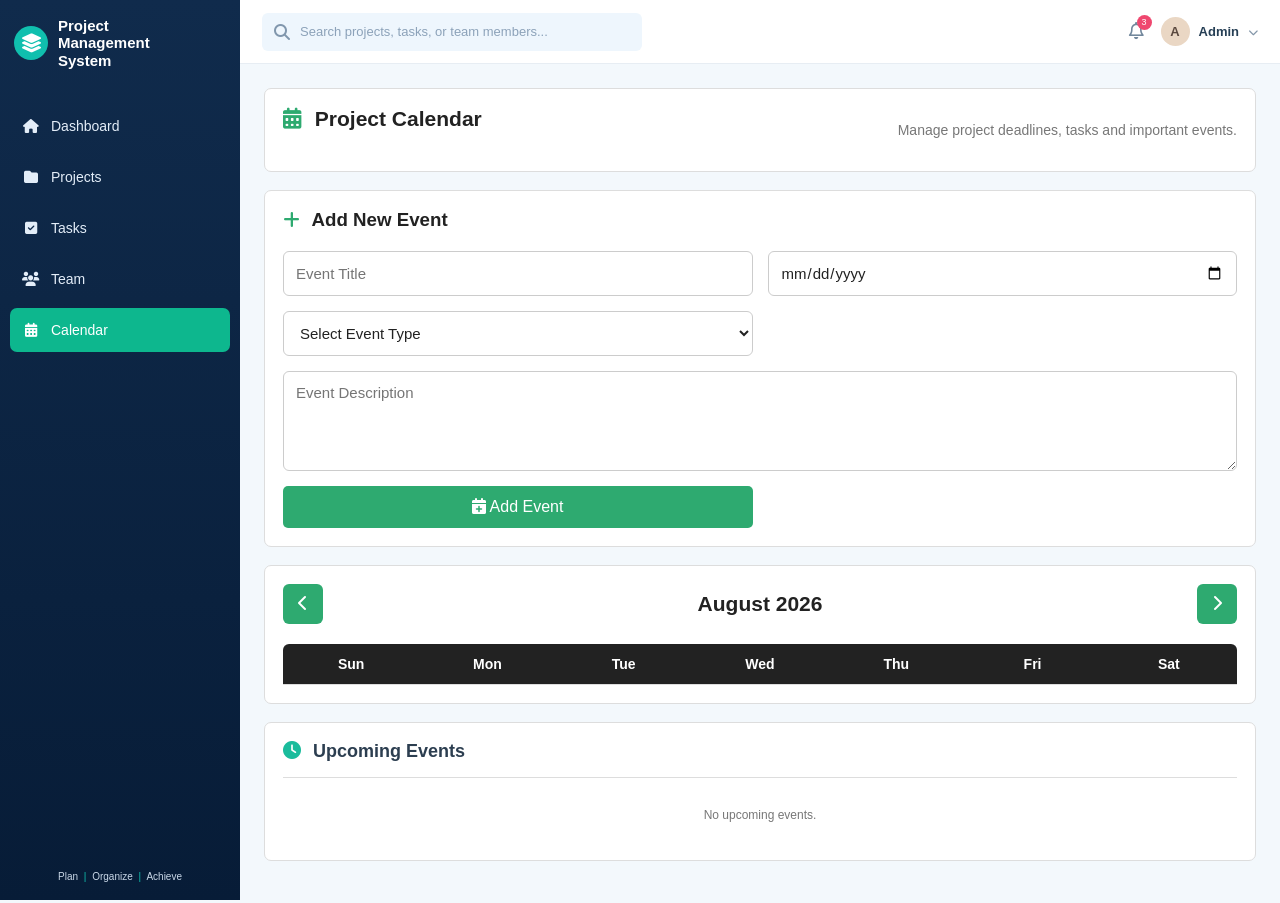
==== commit 10c87cfb: "layout added" ====
--- a/HTML/calendar.html
+++ b/HTML/calendar.html
@@ -8,61 +8,14 @@
     <title>Calendar - Project Management System</title>
 
     <link rel="stylesheet" href="../CSS/calendar.css">
-    <link rel="stylesheet" href="../CSS/Index.css">
+    <link rel="stylesheet" href="../CSS/style.css">
+    <link rel="stylesheet" href="../CSS/layout.css">
 
     <link rel="stylesheet"
           href="https://cdnjs.cloudflare.com/ajax/libs/font-awesome/6.5.2/css/all.min.css">
 </head>
 
 <body>
-
-    <!--HEADER-->
-
-    <header>
-        <h1>Project Management System</h1>
-    </header>
-
-
-    <!-- NAVIGATION-->
-
-    <nav>
-        <ul>
-
-            <li>
-                <a href="index.html">
-                    Dashboard
-                </a>
-            </li>
-
-            <li>
-                <a href="projects.html">
-                    Projects
-                </a>
-            </li>
-
-            <li>
-                <a href="tasks.html">
-                    Tasks
-                </a>
-            </li>
-
-            <li>
-                <a href="team.html">
-                    Team
-                </a>
-            </li>
-
-            <li>
-                <a href="calendar.html" class="active">
-                    Calendar
-                </a>
-            </li>
-
-        </ul>
-    </nav>
-
-
-    <!-- MAIN CONTAINER-->
 
     <div class="container">
 
@@ -246,6 +199,8 @@
 
 
 
+    <script src="../JAVASCRIPT/layout.js"></script>
+    <script>initLayout("calendar");</script>
     <script src="../JAVASCRIPT/calendar.js"></script>
 
 </body>
--- a/CSS/style.css
+++ b/CSS/style.css
@@ -0,0 +1,865 @@
+* {
+    margin: 0;
+    padding: 0;
+    box-sizing: border-box;
+
+    font-family: Arial, Helvetica, sans-serif;
+}
+
+
+body {
+    min-height: 100vh;
+
+    background: #f5f5f5;
+
+    color: #222;
+
+    display: grid;
+    grid-template-columns: 240px minmax(0, 1fr);
+    grid-template-rows: auto 1fr auto;
+    grid-template-areas:
+        "header main"
+        "nav main"
+        "footer footer";
+}
+
+/* Navigation */
+
+/* Header */
+
+header {
+    grid-area: header;
+    background: #2c3e50;
+    color: #fff;
+    text-align: center;
+    padding: 18px;
+}
+
+/* Navigation */
+
+nav {
+    grid-area: nav;
+    background: #34495e;
+}
+
+nav ul {
+    list-style: none;
+    display: flex;
+    flex-direction: column;
+}
+
+nav ul li a {
+    display: block;
+    color: #fff;
+    text-decoration: none;
+    padding: 15px 20px;
+    transition: 0.3s;
+}
+
+nav ul li a:hover,
+nav ul li a.active {
+    background: #1abc9c;
+}
+
+
+/* main content */
+
+.main-content {
+    grid-area: main;
+    flex: 1;
+
+    width: 100%;
+
+    background: #f5f5f5;
+}
+
+
+.dashboard-content {
+    width: 100%;
+
+    max-width: 1100px;
+
+    margin: 0 auto;
+
+    padding: 28px 30px 40px;
+}
+
+
+.dashboard-heading {
+    display: flex;
+
+    justify-content: space-between;
+
+    align-items: center;
+
+    margin-bottom: 22px;
+}
+
+
+.dashboard-heading h2 {
+    color: #222222;
+
+    font-size: 21px;
+
+    margin-bottom: 5px;
+}
+
+
+.dashboard-heading p {
+    color: #666666;
+
+    font-size: 13px;
+}
+
+
+
+.user-info {
+    display: flex;
+
+    align-items: center;
+
+    gap: 8px;
+
+    color: #333333;
+
+    font-weight: bold;
+
+    font-size: 13px;
+}
+
+
+.user-info i {
+    color: #2eaa70;
+
+    font-size: 29px;
+}
+
+
+.stats-container {
+    display: grid;
+
+    grid-template-columns:
+        repeat(4, 1fr);
+
+    gap: 15px;
+
+    margin-bottom: 18px;
+}
+
+
+.stat-card {
+    background: #ffffff;
+
+    border: 1px solid #dddddd;
+
+    border-radius: 7px;
+
+    padding: 17px;
+
+    display: flex;
+
+    align-items: center;
+
+    min-height: 90px;
+
+    transition: 0.25s;
+}
+
+
+.stat-card:hover {
+    transform: translateY(-2px);
+
+    background: #ffffff;
+}
+
+
+.stat-icon {
+    width: 45px;
+
+    height: 45px;
+
+    border-radius: 6px;
+
+    background: #2eaa70;
+
+    color: white;
+
+    display: flex;
+
+    align-items: center;
+
+    justify-content: center;
+
+    margin-right: 12px;
+
+    font-size: 18px;
+}
+
+
+.stat-details h3 {
+    color: #222222;
+
+    font-size: 23px;
+
+    margin-bottom: 2px;
+}
+
+
+.stat-details p {
+    color: #666666;
+
+    font-size: 12px;
+}
+
+
+.dashboard-grid {
+    display: grid;
+
+    grid-template-columns:
+        2fr 1fr;
+
+    gap: 18px;
+
+    margin-bottom: 18px;
+}
+
+
+.dashboard-card {
+    background: #ffffff;
+
+    border: 1px solid #dddddd;
+
+    border-radius: 7px;
+
+    padding: 18px;
+}
+
+.card-header {
+    display: flex;
+
+    align-items: center;
+
+    justify-content: space-between;
+
+    border-bottom: 1px solid #dddddd;
+
+    padding-bottom: 12px;
+
+    margin-bottom: 10px;
+}
+
+
+.card-header h2 {
+    color: #222222;
+
+    font-size: 16px;
+}
+
+
+.card-header h2 i {
+    color: #2eaa70;
+
+    margin-right: 6px;
+}
+
+
+.card-header a {
+    color: #2eaa70;
+
+    text-decoration: none;
+
+    font-size: 12px;
+
+    font-weight: bold;
+}
+
+
+.card-header a:hover {
+    color: #238557;
+}
+
+
+.project-item {
+    display: flex;
+
+    align-items: center;
+
+    justify-content: space-between;
+
+    padding: 11px 0;
+
+    border-bottom: 1px solid #eeeeee;
+}
+
+
+.project-item:last-child {
+    border-bottom: none;
+}
+
+
+.project-name {
+    color: #333333;
+
+    font-weight: bold;
+
+    font-size: 13px;
+}
+
+
+.project-status {
+    padding: 5px 9px;
+
+    border-radius: 12px;
+
+    background: #dff3e8;
+
+    color: #237a4c;
+
+    font-size: 10px;
+}
+
+
+.empty-message {
+    text-align: center;
+
+    color: #777777;
+
+    font-size: 12px;
+
+    padding: 20px 0;
+}
+
+
+
+.task-overview {
+    display: flex;
+
+    flex-direction: column;
+}
+
+
+.task-item {
+    display: flex;
+
+    align-items: center;
+
+    justify-content: space-between;
+
+    padding: 10px 12px;
+
+    margin-bottom: 8px;
+
+    border-radius: 5px;
+
+    background: #f1f1f1;
+}
+
+
+.task-item span {
+    color: #555555;
+
+    font-size: 12px;
+}
+
+
+.task-item strong {
+    color: #222222;
+
+    background: #ffffff;
+
+    padding: 4px 9px;
+
+    border-radius: 4px;
+
+    font-size: 12px;
+}
+
+
+
+.quick-actions {
+    background: #ffffff;
+
+    border: 1px solid #dddddd;
+
+    border-radius: 7px;
+
+    padding: 18px;
+}
+
+
+.quick-actions h2 {
+    color: #222222;
+
+    font-size: 17px;
+
+    margin-bottom: 14px;
+}
+
+
+.action-buttons {
+    display: grid;
+
+    grid-template-columns:
+        repeat(4, 1fr);
+
+    gap: 12px;
+}
+
+
+.action-btn {
+    display: block;
+
+    background: #2eaa70;
+
+    color: white;
+
+    text-decoration: none;
+
+    text-align: center;
+
+    padding: 11px 8px;
+
+    border-radius: 5px;
+
+    font-size: 12px;
+
+    font-weight: bold;
+
+    transition: 0.25s;
+}
+
+
+.action-btn i {
+    margin-right: 5px;
+}
+
+
+.action-btn:hover {
+    background: #238557;
+
+    transform: translateY(-1px);
+}
+
+
+
+.footer {
+    grid-area: footer;
+    width: 100%;
+
+    background: #222222;
+
+    color: white;
+
+    text-align: center;
+
+    padding: 16px 20px;
+
+    font-size: 12px;
+
+    margin-top: auto;
+}
+
+main,
+.container,
+.login-container,
+.signup-container {
+    grid-area: main;
+}
+
+body>footer {
+    grid-area: footer;
+}
+
+
+@media (max-width: 950px) {
+
+    .stats-container {
+        grid-template-columns:
+            repeat(2, 1fr);
+    }
+
+
+    .action-buttons {
+        grid-template-columns:
+            repeat(2, 1fr);
+    }
+
+}
+
+
+
+@media (max-width: 700px) {
+
+    .top-header {
+        padding-top: 22px;
+    }
+
+
+    .top-header h1 {
+        font-size: 22px;
+
+        margin-bottom: 15px;
+    }
+
+
+    .navigation {
+        gap: 2px;
+
+        flex-wrap: wrap;
+
+        padding: 0 8px;
+    }
+
+
+    .navigation a {
+        font-size: 12px;
+
+        padding: 10px 11px;
+    }
+
+
+    .dashboard-content {
+        padding: 22px 15px 30px;
+    }
+
+
+    .dashboard-heading {
+        align-items: flex-start;
+
+        gap: 15px;
+    }
+
+
+    .dashboard-heading h2 {
+        font-size: 19px;
+    }
+
+
+    .user-info span {
+        display: none;
+    }
+
+
+    .stats-container {
+        grid-template-columns: 1fr;
+    }
+
+
+    .dashboard-grid {
+        grid-template-columns: 1fr;
+    }
+
+
+    .action-buttons {
+        grid-template-columns:
+            repeat(2, 1fr);
+    }
+
+}
+
+
+
+@media (max-width: 450px) {
+
+    .top-header h1 {
+        font-size: 19px;
+    }
+
+
+    .navigation a {
+        font-size: 11px;
+
+        padding: 9px 7px;
+    }
+
+
+    .dashboard-heading {
+        flex-direction: column;
+    }
+
+
+    .stats-container {
+        gap: 10px;
+    }
+
+
+    .stat-card {
+        padding: 14px;
+    }
+
+
+    .action-buttons {
+        grid-template-columns: 1fr;
+    }
+
+
+    .footer {
+        font-size: 11px;
+    }
+
+}
+
+/* Shared page theme */
+
+header:not(.top-header) {
+    width: 100%;
+    background: #222222;
+    color: white;
+    text-align: center;
+    padding: 28px 20px 20px;
+    box-shadow: 0 2px 5px rgba(0, 0, 0, 0.15);
+}
+
+header:not(.top-header) h1 {
+    color: white;
+    font-size: 27px;
+    font-weight: bold;
+    margin: 0 0 20px;
+}
+
+nav {
+    width: 100%;
+    background: #222222;
+    box-shadow: 0 2px 5px rgba(0, 0, 0, 0.15);
+}
+
+nav ul {
+    list-style: none;
+    display: flex;
+    align-items: center;
+    gap: 8px;
+    flex-direction: column;
+}
+
+nav a,
+nav ul li a {
+    display: block;
+    color: #dddddd;
+    text-decoration: none;
+    font-size: 14px;
+    padding: 12px 17px;
+    border-radius: 4px 4px 0 0;
+    transition: all 0.25s ease;
+}
+
+nav a:hover,
+nav ul li a:hover,
+nav a.active,
+nav ul li a.active {
+    background: #2eaa70;
+    color: white;
+}
+
+.container {
+    width: 100%;
+    max-width: 1100px;
+    margin: 0 auto;
+    padding: 28px 30px 40px;
+}
+
+.container h2,
+.page-heading h2,
+.form-box h3,
+.table-box h3,
+.calendar-header h3,
+.modal-content h3,
+.modal-header h2 {
+    color: #222222;
+}
+
+.container h2 {
+    text-align: left;
+    font-size: 21px;
+    margin-bottom: 22px;
+}
+
+.container h2 i {
+    color: #2eaa70;
+}
+
+.container h2 i,
+.page-heading h2 i,
+.form-box h3 i,
+.modal-header h2 i {
+    color: #2eaa70;
+}
+
+.page-heading,
+.form-box,
+.table-box,
+.calendar-box,
+.events-box,
+.login-box,
+.signup-box,
+.modal-content {
+    background: #ffffff;
+    border: 1px solid #dddddd;
+    border-radius: 7px;
+    box-shadow: none;
+}
+
+.page-heading,
+.form-box,
+.table-box,
+.calendar-box,
+.events-box {
+    padding: 18px;
+    margin-bottom: 18px;
+}
+
+.page-heading {
+    display: flex;
+    justify-content: space-between;
+    align-items: center;
+}
+
+button,
+.add-project-btn,
+.submit-project-btn,
+#eventForm button,
+.search-box button {
+    background: #2eaa70;
+    color: white;
+    border: none;
+    border-radius: 5px;
+    cursor: pointer;
+    transition: 0.25s;
+}
+
+button:hover,
+.add-project-btn:hover,
+.submit-project-btn:hover,
+#eventForm button:hover,
+.search-box button:hover {
+    background: #238557;
+}
+
+input,
+textarea,
+select {
+    border: 1px solid #cccccc;
+    border-radius: 5px;
+    background: #ffffff;
+    color: #222222;
+}
+
+input:focus,
+textarea:focus,
+select:focus {
+    outline: none;
+    border-color: #2eaa70;
+}
+
+table th,
+.table-box thead,
+.calendar-weekdays {
+    background: #222222;
+    color: white;
+}
+
+table td,
+.table-box td {
+    border-bottom-color: #dddddd;
+}
+
+table tr:hover,
+.table-box tbody tr:hover {
+    background: #f5f5f5;
+}
+
+.status.completed,
+.status-completed,
+.priority-low {
+    background: #2eaa70;
+}
+
+.calendar-btn,
+.calendar-day.today .date-number {
+    background: #2eaa70;
+}
+
+footer,
+.footer {
+    width: 100%;
+    margin-top: auto;
+    background: #222222;
+    color: white;
+    text-align: center;
+    padding: 16px 20px;
+    font-size: 12px;
+}
+
+.login-container,
+.signup-container {
+    flex: 1;
+    min-height: calc(100vh - 90px);
+}
+
+.login-box,
+.signup-box {
+    padding: 28px;
+}
+
+.login-box h2,
+.signup-box h2 {
+    color: #222222;
+}
+
+.login-box button,
+.signup-box button {
+    width: 100%;
+    padding: 12px;
+    font-size: 16px;
+}
+
+.login-box a,
+.signup-box a {
+    color: #2eaa70;
+}
+
+@media (max-width: 700px) {
+    body {
+        grid-template-columns: 1fr;
+        grid-template-rows: auto auto 1fr auto;
+        grid-template-areas:
+            "header"
+            "nav"
+            "main"
+            "footer";
+    }
+
+    nav ul {
+        flex-direction: row;
+        justify-content: center;
+        flex-wrap: wrap;
+    }
+
+    header:not(.top-header) {
+        padding-top: 22px;
+    }
+
+    header:not(.top-header) h1 {
+        font-size: 22px;
+        margin-bottom: 15px;
+    }
+
+    nav ul {
+        gap: 2px;
+        padding: 0 8px;
+    }
+
+    nav a,
+    nav ul li a {
+        font-size: 12px;
+        padding: 10px 11px;
+    }
+
+    .container {
+        padding: 22px 15px 30px;
+    }
+
+    .page-heading {
+        align-items: flex-start;
+        gap: 15px;
+    }
+}
--- a/CSS/layout.css
+++ b/CSS/layout.css
@@ -0,0 +1,306 @@
+body {
+    min-height: 100vh;
+    display: grid;
+    grid-template-columns: 240px minmax(0, 1fr);
+    grid-template-rows: 64px minmax(0, 1fr);
+    grid-template-areas:
+        "sidebar topbar"
+        "sidebar content";
+    background: #f3f8fc;
+}
+
+.layout-sidebar {
+    grid-area: sidebar;
+    position: sticky;
+    top: 0;
+    display: flex;
+    flex-direction: column;
+    min-width: 0;
+    height: 100vh;
+    padding: 12px 10px 18px;
+    color: #fff;
+    background: linear-gradient(180deg, #102b4c 0%, #071c37 100%);
+    z-index: 20;
+}
+
+.layout-brand {
+    display: flex;
+    align-items: center;
+    gap: 10px;
+    min-height: 62px;
+    margin: 0 0 30px;
+    padding: 0 4px;
+    color: #fff;
+    text-decoration: none;
+    font-size: 15px;
+    font-weight: 700;
+    line-height: 1.15;
+}
+
+.layout-brand-icon {
+    display: grid;
+    flex: 0 0 34px;
+    width: 34px;
+    height: 34px;
+    place-items: center;
+    border-radius: 50%;
+    color: #fff;
+    background: #10bfae;
+    font-size: 19px;
+}
+
+.layout-sidebar .layout-navigation {
+    width: 100%;
+    background: transparent;
+    box-shadow: none;
+}
+
+.layout-sidebar .layout-navigation ul {
+    display: flex;
+    flex-direction: column;
+    gap: 7px;
+    align-items: stretch;
+    padding: 0;
+}
+
+.layout-sidebar .layout-navigation a {
+    display: flex;
+    align-items: center;
+    gap: 12px;
+    min-height: 44px;
+    padding: 10px 12px;
+    border-radius: 7px;
+    color: #e3edf8;
+    font-size: 14px;
+    text-decoration: none;
+    transition: background-color 0.2s ease, color 0.2s ease;
+}
+
+.layout-sidebar .layout-navigation a i {
+    width: 17px;
+    text-align: center;
+}
+
+.layout-sidebar .layout-navigation a:hover,
+.layout-sidebar .layout-navigation a.active {
+    color: #fff;
+    background: #0db78e;
+}
+
+.layout-tagline {
+    margin-top: auto;
+    color: #cad8e8;
+    text-align: center;
+    font-size: 10px;
+}
+
+.layout-tagline span {
+    padding: 0 3px;
+    color: #10bfae;
+}
+
+.layout-topbar {
+    grid-area: topbar;
+    position: sticky;
+    top: 0;
+    z-index: 10;
+    display: flex;
+    align-items: center;
+    gap: 18px;
+    min-width: 0;
+    padding: 0 22px;
+    border-bottom: 1px solid #e7edf3;
+    background: #fff;
+}
+
+.layout-menu-toggle {
+    display: none;
+    padding: 8px;
+    border: 0;
+    color: #25415f;
+    background: transparent;
+    cursor: pointer;
+}
+
+.layout-search {
+    display: flex;
+    align-items: center;
+    gap: 10px;
+    width: min(100%, 380px);
+    height: 38px;
+    padding: 0 12px;
+    border-radius: 6px;
+    color: #8197ad;
+    background: #eef6fd;
+}
+
+.layout-search input {
+    width: 100%;
+    min-width: 0;
+    padding: 0;
+    border: 0;
+    outline: 0;
+    color: #263f55;
+    background: transparent;
+    font-size: 13px;
+}
+
+.layout-search input::placeholder {
+    color: #8ca2b9;
+}
+
+.layout-user {
+    display: flex;
+    align-items: center;
+    gap: 9px;
+    margin-left: auto;
+    color: #263f55;
+    font-size: 13px;
+    font-weight: 600;
+}
+
+.layout-notifications {
+    position: relative;
+    padding: 8px;
+    border: 0;
+    color: #71879c;
+    background: transparent;
+    font-size: 17px;
+    cursor: pointer;
+}
+
+.layout-notification-count {
+    position: absolute;
+    top: 1px;
+    right: 0;
+    display: grid;
+    width: 15px;
+    height: 15px;
+    place-items: center;
+    border-radius: 50%;
+    color: #fff;
+    background: #ef476f;
+    font-size: 9px;
+}
+
+.layout-avatar {
+    display: grid;
+    width: 29px;
+    height: 29px;
+    place-items: center;
+    border-radius: 50%;
+    color: #5b493f;
+    background: #ead7c4;
+}
+
+.layout-user-chevron {
+    color: #8497a9;
+    font-size: 10px;
+}
+
+.layout-main {
+    grid-area: content;
+    min-width: 0;
+    padding: 24px;
+}
+
+.layout-main > .container {
+    width: 100%;
+    max-width: 1250px;
+    margin: 0 auto;
+    padding: 0;
+}
+
+.layout-main .table-box {
+    overflow-x: auto;
+}
+
+.layout-main > .main-content {
+    width: 100%;
+    min-width: 0;
+    background: transparent;
+}
+
+.layout-main > .main-content .dashboard-content {
+    max-width: none;
+    padding: 0;
+}
+
+.layout-main > .footer {
+    margin-top: 24px;
+}
+
+@media (max-width: 760px) {
+    body {
+        grid-template-columns: minmax(0, 1fr);
+        grid-template-rows: 60px minmax(0, 1fr);
+        grid-template-areas:
+            "topbar"
+            "content";
+    }
+
+    .layout-sidebar {
+        position: fixed;
+        inset: 0 auto 0 0;
+        width: 240px;
+        height: 100dvh;
+        transform: translateX(-100%);
+        transition: transform 0.2s ease;
+    }
+
+    body.layout-menu-open .layout-sidebar {
+        transform: translateX(0);
+    }
+
+    body.layout-menu-open::before {
+        position: fixed;
+        inset: 0;
+        z-index: 15;
+        background: rgb(5 20 37 / 45%);
+        content: "";
+    }
+
+    .layout-topbar {
+        gap: 10px;
+        padding: 0 14px;
+    }
+
+    .layout-menu-toggle {
+        display: inline-grid;
+        flex: 0 0 auto;
+        place-items: center;
+        font-size: 18px;
+    }
+
+    .layout-search {
+        flex: 1;
+        width: auto;
+    }
+
+    .layout-user {
+        gap: 6px;
+    }
+
+    .layout-user-name,
+    .layout-user-chevron {
+        display: none;
+    }
+
+    .layout-main {
+        padding: 18px 14px;
+    }
+}
+
+@media (max-width: 420px) {
+    .layout-search input {
+        font-size: 12px;
+    }
+
+    .layout-search input::placeholder {
+        color: transparent;
+    }
+
+    .layout-notifications {
+        padding: 6px;
+    }
+}
